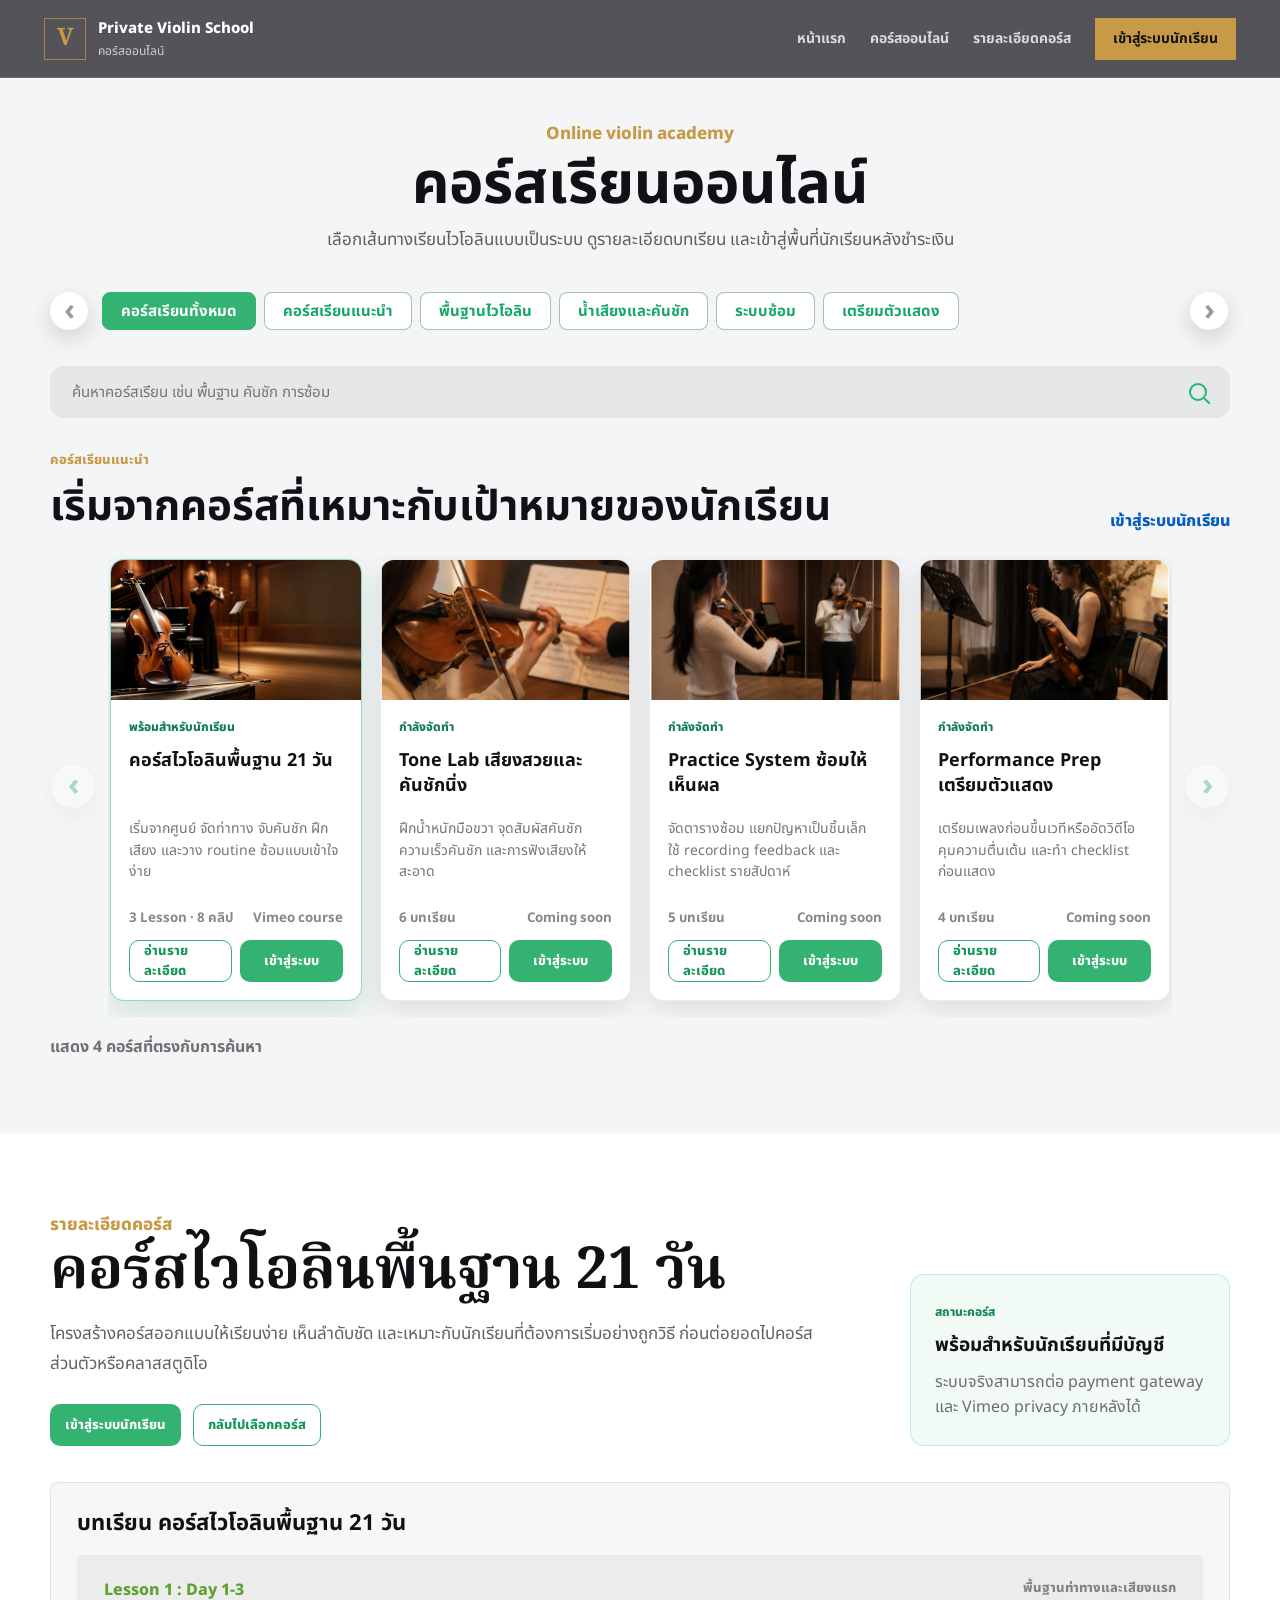
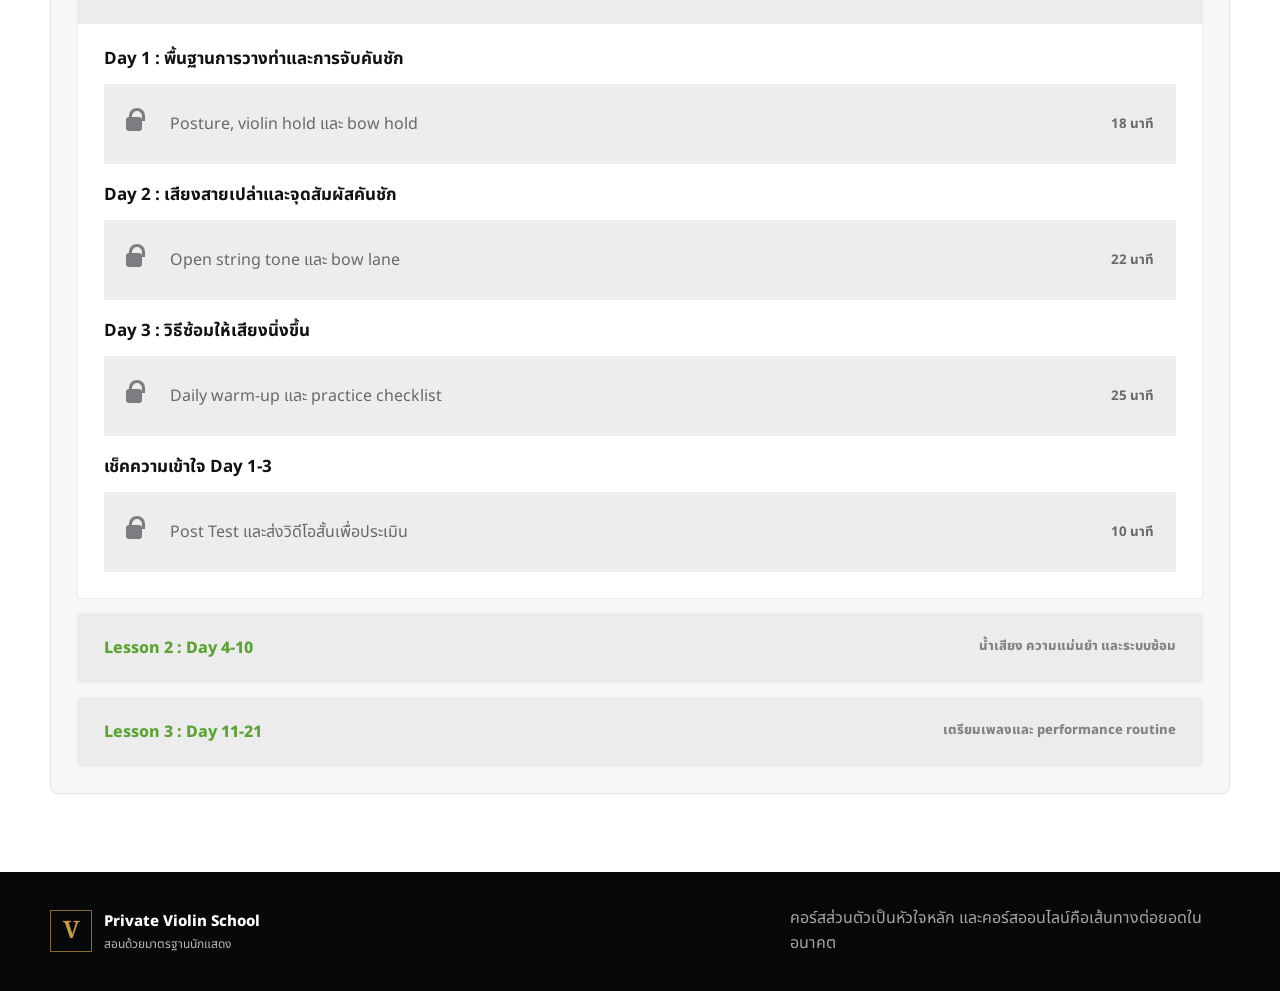
==== online-course.html @ 1123d29c "first commit" ====
<!doctype html>
<html lang="th">
  <head>
    <meta charset="utf-8">
    <meta name="viewport" content="width=device-width, initial-scale=1">
    <meta
      name="description"
      content="หน้าแนะนำคอร์สไวโอลินออนไลน์ พร้อมหมวดคอร์ส รายละเอียดบทเรียน และทางเข้าสู่ระบบนักเรียน"
    >
    <title>คอร์สวิดีโอออนไลน์ | Private Violin School</title>
    <link rel="preconnect" href="https://fonts.googleapis.com">
    <link rel="preconnect" href="https://fonts.gstatic.com" crossorigin>
    <link
      href="https://fonts.googleapis.com/css2?family=Noto+Sans+Thai:wght@400;500;600;700;800&family=Noto+Serif+Thai:wght@600;700&display=swap"
      rel="stylesheet"
    >
    <link rel="stylesheet" href="styles.css?v=student-flow-10">
  </head>
  <body class="portal-page online-course-page">
    <header class="site-header">
      <a class="brand" href="index.html" aria-label="หน้าแรก Private Violin School">
        <span class="brand-mark">V</span>
        <span>
          <span class="brand-name">Private Violin School</span>
          <span class="brand-subtitle">คอร์สออนไลน์</span>
        </span>
      </a>

      <button class="menu-toggle" type="button" aria-expanded="false" aria-controls="main-nav">
        <span></span>
        <span></span>
        <span></span>
      </button>

      <nav class="main-nav" id="main-nav" aria-label="เมนูหลัก">
        <a href="index.html">หน้าแรก</a>
        <a href="#onlineCourseGrid">คอร์สออนไลน์</a>
        <a href="#course-detail">รายละเอียดคอร์ส</a>
        <a class="nav-cta" href="student-login.html">เข้าสู่ระบบนักเรียน</a>
      </nav>
    </header>

    <main class="course-marketplace">
      <section class="course-catalog-hero" aria-labelledby="courseCatalogTitle">
        <div class="course-page-inner">
          <p class="section-kicker">Online violin academy</p>
          <h1 id="courseCatalogTitle">คอร์สเรียนออนไลน์</h1>
          <p>
            เลือกเส้นทางเรียนไวโอลินแบบเป็นระบบ ดูรายละเอียดบทเรียน
            และเข้าสู่พื้นที่นักเรียนหลังชำระเงิน
          </p>
        </div>
      </section>

      <section class="course-catalog" aria-label="ค้นหาและเลือกคอร์สออนไลน์">
        <div class="course-page-inner">
          <div class="course-chip-row" aria-label="หมวดหมู่คอร์ส">
            <button class="course-chip-arrow" type="button" data-chip-scroll="-1" aria-label="เลื่อนหมวดหมู่ไปทางซ้าย">‹</button>
            <div class="course-chip-track" id="courseChipTrack">
              <button class="course-filter is-active" type="button" data-course-filter="all">คอร์สเรียนทั้งหมด</button>
              <button class="course-filter" type="button" data-course-filter="recommended">คอร์สเรียนแนะนำ</button>
              <button class="course-filter" type="button" data-course-filter="foundation">พื้นฐานไวโอลิน</button>
              <button class="course-filter" type="button" data-course-filter="tone">น้ำเสียงและคันชัก</button>
              <button class="course-filter" type="button" data-course-filter="practice">ระบบซ้อม</button>
              <button class="course-filter" type="button" data-course-filter="performance">เตรียมตัวแสดง</button>
            </div>
            <button class="course-chip-arrow" type="button" data-chip-scroll="1" aria-label="เลื่อนหมวดหมู่ไปทางขวา">›</button>
          </div>

          <label class="course-search">
            <span>ค้นหาคอร์สเรียน</span>
            <input id="courseSearch" type="search" placeholder="ค้นหาคอร์สเรียน เช่น พื้นฐาน คันชัก การซ้อม" autocomplete="off">
          </label>

          <div class="course-section-heading">
            <div>
              <p class="section-kicker">คอร์สเรียนแนะนำ</p>
              <h2>เริ่มจากคอร์สที่เหมาะกับเป้าหมายของนักเรียน</h2>
            </div>
            <a href="student-login.html">เข้าสู่ระบบนักเรียน</a>
          </div>

          <div class="course-carousel" aria-label="เลือกคอร์สออนไลน์">
            <button class="course-carousel-button" type="button" data-course-carousel="-1" aria-label="เลื่อนคอร์สไปทางซ้าย">‹</button>

            <div class="online-course-grid" id="onlineCourseGrid" data-course-carousel-track tabindex="0">
              <article
                class="online-course-card"
                data-course-card
                data-course-key="foundation"
                data-category="recommended foundation practice"
                data-title="คอร์สไวโอลินพื้นฐาน 21 วัน"
                data-summary="เริ่มจากศูนย์ จัดท่าทาง จับคันชัก ฝึกเสียง และวาง routine ซ้อมแบบเข้าใจง่าย"
              >
                <img src="assets/hero-violin-school.png" alt="ภาพบรรยากาศคอร์สไวโอลินพื้นฐาน">
                <div class="online-course-card-copy">
                  <span>พร้อมสำหรับนักเรียน</span>
                  <h3>คอร์สไวโอลินพื้นฐาน 21 วัน</h3>
                  <p>เริ่มจากศูนย์ จัดท่าทาง จับคันชัก ฝึกเสียง และวาง routine ซ้อมแบบเข้าใจง่าย</p>
                  <div class="course-meta-line">
                    <small>3 Lesson · 8 คลิป</small>
                    <small>Vimeo course</small>
                  </div>
                  <div class="online-card-actions">
                    <a class="button button-outline-green" href="#course-detail" data-course-detail-trigger>อ่านรายละเอียด</a>
                    <a class="button button-green" href="student-login.html">เข้าสู่ระบบ</a>
                  </div>
                </div>
              </article>

              <article
                class="online-course-card"
                data-course-card
                data-course-key="tone"
                data-category="recommended tone"
                data-title="Tone Lab เสียงสวยและคันชักนิ่ง"
                data-summary="ฝึกน้ำหนักมือขวา จุดสัมผัสคันชัก ความเร็วคันชัก และการฟังเสียงให้สะอาด"
              >
                <img src="assets/gallery/learning-atmosphere-02.png" alt="ภาพนักเรียนฝึกคันชักในคลาสไวโอลิน">
                <div class="online-course-card-copy">
                  <span>กำลังจัดทำ</span>
                  <h3>Tone Lab เสียงสวยและคันชักนิ่ง</h3>
                  <p>ฝึกน้ำหนักมือขวา จุดสัมผัสคันชัก ความเร็วคันชัก และการฟังเสียงให้สะอาด</p>
                  <div class="course-meta-line">
                    <small>6 บทเรียน</small>
                    <small>Coming soon</small>
                  </div>
                  <div class="online-card-actions">
                    <a class="button button-outline-green" href="#course-detail" data-course-detail-trigger>อ่านรายละเอียด</a>
                    <a class="button button-green" href="student-login.html">เข้าสู่ระบบ</a>
                  </div>
                </div>
              </article>

              <article
                class="online-course-card"
                data-course-card
                data-course-key="practice"
                data-category="practice"
                data-title="Practice System ซ้อมให้เห็นผล"
                data-summary="จัดตารางซ้อม แยกปัญหาเป็นชิ้นเล็ก ใช้ recording feedback และ checklist รายสัปดาห์"
              >
                <img src="assets/gallery/learning-atmosphere-04.png" alt="ภาพบรรยากาศการซ้อมไวโอลิน">
                <div class="online-course-card-copy">
                  <span>กำลังจัดทำ</span>
                  <h3>Practice System ซ้อมให้เห็นผล</h3>
                  <p>จัดตารางซ้อม แยกปัญหาเป็นชิ้นเล็ก ใช้ recording feedback และ checklist รายสัปดาห์</p>
                  <div class="course-meta-line">
                    <small>5 บทเรียน</small>
                    <small>Coming soon</small>
                  </div>
                  <div class="online-card-actions">
                    <a class="button button-outline-green" href="#course-detail" data-course-detail-trigger>อ่านรายละเอียด</a>
                    <a class="button button-green" href="student-login.html">เข้าสู่ระบบ</a>
                  </div>
                </div>
              </article>

              <article
                class="online-course-card"
                data-course-card
                data-course-key="performance"
                data-category="performance recommended"
                data-title="Performance Prep เตรียมตัวแสดง"
                data-summary="เตรียมเพลงก่อนขึ้นเวทีหรืออัดวิดีโอ คุมความตื่นเต้น และทำ checklist ก่อนแสดง"
              >
                <img src="assets/gallery/learning-atmosphere-06.png" alt="ภาพบรรยากาศการแสดงและการเรียนไวโอลิน">
                <div class="online-course-card-copy">
                  <span>กำลังจัดทำ</span>
                  <h3>Performance Prep เตรียมตัวแสดง</h3>
                  <p>เตรียมเพลงก่อนขึ้นเวทีหรืออัดวิดีโอ คุมความตื่นเต้น และทำ checklist ก่อนแสดง</p>
                  <div class="course-meta-line">
                    <small>4 บทเรียน</small>
                    <small>Coming soon</small>
                  </div>
                  <div class="online-card-actions">
                    <a class="button button-outline-green" href="#course-detail" data-course-detail-trigger>อ่านรายละเอียด</a>
                    <a class="button button-green" href="student-login.html">เข้าสู่ระบบ</a>
                  </div>
                </div>
              </article>
            </div>

            <button class="course-carousel-button" type="button" data-course-carousel="1" aria-label="เลื่อนคอร์สไปทางขวา">›</button>
          </div>

          <p class="course-result-status" id="courseResultStatus" role="status" aria-live="polite"></p>
        </div>
      </section>

      <section class="course-detail-section" id="course-detail" aria-labelledby="courseDetailTitle">
        <div class="course-page-inner course-detail-grid">
          <div class="course-detail-copy">
            <p class="section-kicker">รายละเอียดคอร์ส</p>
            <h2 id="courseDetailTitle">คอร์สไวโอลินพื้นฐาน 21 วัน</h2>
            <p id="courseDetailDescription">
              โครงสร้างคอร์สออกแบบให้เรียนง่าย เห็นลำดับชัด และเหมาะกับนักเรียนที่ต้องการเริ่มอย่างถูกวิธี
              ก่อนต่อยอดไปคอร์สส่วนตัวหรือคลาสสตูดิโอ
            </p>
            <div class="course-detail-actions">
              <a class="button button-green" href="student-login.html">เข้าสู่ระบบนักเรียน</a>
              <a class="button button-outline-green" href="#onlineCourseGrid">กลับไปเลือกคอร์ส</a>
            </div>
          </div>

          <div class="course-summary-card">
            <span id="courseStatusLabel">สถานะคอร์ส</span>
            <strong id="courseStatusTitle">พร้อมสำหรับนักเรียนที่มีบัญชี</strong>
            <p id="courseStatusText">ระบบจริงสามารถต่อ payment gateway และ Vimeo privacy ภายหลังได้</p>
          </div>
        </div>

        <div class="course-page-inner lesson-outline-panel">
          <h3 id="lessonOutlineTitle">บทเรียน คอร์สไวโอลินพื้นฐาน 21 วัน</h3>
          <div id="lessonOutlineModules"></div>
        </div>
      </section>

    </main>

    <footer class="site-footer">
      <div class="footer-inner">
        <a class="brand footer-brand" href="index.html">
          <span class="brand-mark">V</span>
          <span>
            <span class="brand-name">Private Violin School</span>
            <span class="brand-subtitle">สอนด้วยมาตรฐานนักแสดง</span>
          </span>
        </a>
        <p>คอร์สส่วนตัวเป็นหัวใจหลัก และคอร์สออนไลน์คือเส้นทางต่อยอดในอนาคต</p>
      </div>
    </footer>

    <script src="script.js?v=student-flow-10"></script>
  </body>
</html>
---- styles.css ----
:root {
  color-scheme: light;
  --ink: #101114;
  --charcoal: #1b1d21;
  --wine: #5a2030;
  --teal: #115e59;
  --brass: #c79a46;
  --paper: #fbfaf7;
  --soft: #f1eee8;
  --mist: #e6edf0;
  --line: rgba(16, 17, 20, 0.14);
  --line-light: rgba(255, 255, 255, 0.2);
  --white: #ffffff;
  --shadow: 0 22px 70px rgba(16, 17, 20, 0.14);
  --radius: 8px;
}

* {
  box-sizing: border-box;
}

html {
  scroll-behavior: smooth;
}

body {
  margin: 0;
  font-family: "Noto Sans Thai", ui-sans-serif, system-ui, -apple-system, BlinkMacSystemFont, "Segoe UI", sans-serif;
  color: var(--ink);
  background: var(--paper);
  letter-spacing: 0;
}

img,
video {
  display: block;
  max-width: 100%;
}

a {
  color: inherit;
  text-decoration: none;
}

button,
input,
select,
textarea {
  font: inherit;
  letter-spacing: 0;
}

.site-header {
  position: fixed;
  z-index: 20;
  top: 0;
  left: 0;
  right: 0;
  display: flex;
  align-items: center;
  justify-content: space-between;
  min-height: 78px;
  padding: 16px 44px;
  color: var(--white);
  background: rgba(16, 17, 20, 0.7);
  border-bottom: 1px solid rgba(255, 255, 255, 0.16);
  backdrop-filter: blur(18px);
}

.brand {
  display: inline-flex;
  align-items: center;
  gap: 12px;
  min-width: 0;
}

.brand-mark {
  display: inline-grid;
  place-items: center;
  width: 42px;
  height: 42px;
  flex: 0 0 42px;
  border: 1px solid rgba(199, 154, 70, 0.68);
  color: var(--brass);
  font-family: "Noto Serif Thai", Georgia, serif;
  font-size: 24px;
  font-weight: 700;
}

.brand-name,
.brand-subtitle {
  display: block;
  white-space: nowrap;
}

.brand-name {
  font-weight: 800;
  font-size: 15px;
}

.brand-subtitle {
  margin-top: 2px;
  color: rgba(255, 255, 255, 0.72);
  font-size: 12px;
}

.main-nav {
  display: flex;
  align-items: center;
  gap: 24px;
  font-size: 14px;
  font-weight: 700;
}

.main-nav a,
.main-nav button {
  color: rgba(255, 255, 255, 0.78);
}

.main-nav a:hover,
.main-nav a:focus-visible,
.main-nav button:hover,
.main-nav button:focus-visible {
  color: var(--white);
}

.nav-cta {
  display: inline-flex;
  align-items: center;
  min-height: 42px;
  padding: 0 18px;
  color: var(--ink) !important;
  background: var(--brass);
}

.nav-button {
  border: 0;
  font: inherit;
  cursor: pointer;
}

.menu-toggle {
  display: none;
  width: 44px;
  height: 44px;
  border: 1px solid rgba(255, 255, 255, 0.25);
  background: transparent;
  color: var(--white);
  padding: 11px;
  cursor: pointer;
}

.menu-toggle span {
  display: block;
  height: 2px;
  background: currentColor;
  margin: 5px 0;
}

.hero {
  position: relative;
  min-height: 88vh;
  display: grid;
  align-items: end;
  overflow: hidden;
  color: var(--white);
  background: var(--charcoal);
}

.hero-media,
.hero-overlay,
.portal-hero-media {
  position: absolute;
  inset: 0;
}

.hero-media img,
.portal-hero-media img {
  width: 100%;
  height: 100%;
  object-fit: cover;
}

.hero-overlay {
  background:
    linear-gradient(90deg, rgba(16, 17, 20, 0.92) 0%, rgba(16, 17, 20, 0.72) 36%, rgba(16, 17, 20, 0.36) 68%, rgba(16, 17, 20, 0.64) 100%),
    linear-gradient(0deg, rgba(16, 17, 20, 0.7), rgba(16, 17, 20, 0.08) 42%);
}

.hero-content {
  position: relative;
  z-index: 1;
  width: min(1180px, calc(100% - 88px));
  margin: 0 auto;
  padding: 150px 0 54px;
}

.eyebrow,
.section-kicker,
.card-kicker,
.course-label {
  margin: 0 0 12px;
  color: var(--brass);
  font-size: 13px;
  font-weight: 800;
}

.hero h1,
.portal-hero h1 {
  max-width: 760px;
  margin: 0;
  font-family: "Noto Serif Thai", Georgia, serif;
  font-size: 78px;
  line-height: 0.96;
  letter-spacing: 0;
}

.hero-copy,
.portal-hero-content p {
  max-width: 640px;
  margin: 24px 0 0;
  color: rgba(255, 255, 255, 0.82);
  font-size: 19px;
  line-height: 1.7;
}

.hero-actions {
  display: flex;
  flex-wrap: wrap;
  gap: 14px;
  margin-top: 34px;
}

.button {
  display: inline-flex;
  align-items: center;
  justify-content: center;
  min-height: 52px;
  padding: 0 22px;
  border: 1px solid transparent;
  font-weight: 800;
  font-size: 14px;
  cursor: pointer;
  transition: transform 180ms ease, background 180ms ease, border-color 180ms ease;
}

.button:hover,
.button:focus-visible {
  transform: translateY(-2px);
}

.button:disabled {
  cursor: wait;
  opacity: 0.64;
  transform: none;
}

.button-primary {
  background: var(--brass);
  color: var(--ink);
}

.button-primary:hover,
.button-primary:focus-visible {
  background: #d7ac5e;
}

.button-ghost {
  border-color: rgba(255, 255, 255, 0.42);
  color: var(--white);
  background: rgba(255, 255, 255, 0.06);
}

.button-ghost-light {
  border-color: rgba(16, 17, 20, 0.16);
  color: var(--ink);
  background: var(--white);
}

.button-dark {
  background: var(--ink);
  color: var(--white);
}

.hero-proof {
  display: grid;
  grid-template-columns: repeat(3, minmax(0, 1fr));
  max-width: 760px;
  margin: 48px 0 0;
  padding: 0;
  border-top: 1px solid var(--line-light);
}

.hero-proof div {
  padding: 22px 24px 0 0;
}

.hero-proof dt {
  color: var(--white);
  font-weight: 800;
}

.hero-proof dd {
  margin: 6px 0 0;
  color: rgba(255, 255, 255, 0.72);
  font-size: 14px;
}

.section {
  padding: 104px 0;
}

.section-inner {
  width: min(1180px, calc(100% - 88px));
  margin: 0 auto;
}

.intro-band {
  background: var(--wine);
  color: var(--white);
}

.intro-grid {
  display: grid;
  grid-template-columns: 0.7fr 1.6fr auto;
  gap: 32px;
  align-items: center;
  padding: 28px 0;
}

.intro-grid p {
  margin: 0;
  color: rgba(255, 255, 255, 0.82);
  line-height: 1.7;
}

.text-link {
  display: inline-flex;
  width: fit-content;
  align-items: center;
  min-height: 38px;
  color: var(--brass);
  font-weight: 800;
  border-bottom: 1px solid currentColor;
}

.profile-section {
  background: var(--paper);
}

.profile-grid {
  display: grid;
  grid-template-columns: minmax(280px, 0.85fr) minmax(0, 1.15fr);
  gap: 70px;
  align-items: center;
}

.profile-flip-card {
  position: relative;
  aspect-ratio: 4 / 5;
  width: 100%;
  padding: 0;
  border: 0;
  background: transparent;
  overflow: hidden;
  box-shadow: var(--shadow);
  cursor: pointer;
  perspective: 1200px;
}

.profile-flip-stage {
  position: absolute;
  inset: 0;
  display: block;
  transform-style: preserve-3d;
  transition: transform 520ms ease;
}

.profile-flip-card:hover .profile-flip-stage,
.profile-flip-card:focus-visible .profile-flip-stage {
  transform: rotateY(-8deg);
}

.profile-flip-card.is-flipping .profile-flip-stage {
  transform: rotateY(180deg);
}

.profile-flip-stage img {
  position: absolute;
  inset: 0;
  width: 100%;
  height: 100%;
  object-fit: cover;
  object-position: center;
  opacity: 0;
  filter: saturate(0.92) contrast(1.04);
  transition: opacity 240ms ease;
  backface-visibility: hidden;
}

.profile-flip-stage img.is-active {
  opacity: 1;
}

.profile-flip-dots {
  position: absolute;
  z-index: 2;
  left: 22px;
  bottom: 22px;
  display: flex;
  gap: 8px;
}

.profile-flip-dots span {
  width: 8px;
  height: 8px;
  background: rgba(255, 255, 255, 0.45);
  border: 1px solid rgba(255, 255, 255, 0.62);
}

.profile-flip-dots span.is-active {
  background: var(--brass);
  border-color: var(--brass);
}

.profile-copy h2,
.section-heading h2,
.course-heading h2,
.process-grid h2,
.apply-copy h2,
.portal-roadmap h2,
.portal-card h2 {
  margin: 0;
  font-family: "Noto Serif Thai", Georgia, serif;
  font-size: 44px;
  line-height: 1.08;
  letter-spacing: 0;
}

.profile-copy > p,
.section-heading p + h2 + p,
.course-private p,
.course-card p,
.process-list p,
.apply-copy p,
.module-list p,
.portal-card p {
  color: rgba(16, 17, 20, 0.72);
  line-height: 1.75;
}

.profile-copy > p {
  margin: 24px 0 0;
  font-size: 17px;
}

.profile-stats {
  display: grid;
  grid-template-columns: repeat(3, minmax(0, 1fr));
  gap: 14px;
  margin-top: 34px;
}

.profile-stats div {
  min-height: 128px;
  padding: 22px;
  border: 1px solid var(--line);
  background: var(--white);
}

.profile-stats strong,
.profile-stats span {
  display: block;
}

.profile-stats strong {
  font-size: 16px;
}

.profile-stats span {
  margin-top: 10px;
  color: rgba(16, 17, 20, 0.64);
  line-height: 1.5;
}

.experience-section {
  background: var(--charcoal);
  color: var(--white);
}

.experience-section .section-kicker,
.portal-page .section-kicker {
  color: var(--brass);
}

.section-heading {
  display: grid;
  grid-template-columns: minmax(0, 0.78fr) minmax(0, 1fr);
  gap: 56px;
  align-items: end;
  margin-bottom: 48px;
}

.experience-section .section-heading h2 {
  color: var(--white);
}

.video-grid {
  display: grid;
  grid-template-columns: repeat(3, minmax(0, 1fr));
  gap: 22px;
}

.video-card {
  overflow: hidden;
  background: #26292f;
  border: 1px solid rgba(255, 255, 255, 0.12);
  border-radius: var(--radius);
}

.video-frame {
  aspect-ratio: 16 / 10;
  background: #0f1014;
}

.video-frame video {
  width: 100%;
  height: 100%;
  object-fit: cover;
}

.video-card-copy {
  padding: 24px;
}

.video-card h3,
.course-private h3,
.course-card h3 {
  margin: 0;
  font-size: 24px;
  line-height: 1.2;
}

.video-card p:not(.card-kicker) {
  margin: 14px 0 0;
  color: rgba(255, 255, 255, 0.68);
  line-height: 1.65;
}

.lesson-gallery-block {
  margin-top: 58px;
  padding-top: 42px;
  border-top: 1px solid rgba(255, 255, 255, 0.14);
}

.gallery-heading {
  display: flex;
  justify-content: space-between;
  gap: 34px;
  align-items: end;
  margin-bottom: 24px;
}

.gallery-heading h3 {
  max-width: 620px;
  margin: 0;
  color: var(--white);
  font-family: "Noto Serif Thai", Georgia, serif;
  font-size: 34px;
  line-height: 1.16;
}

.lesson-gallery {
  display: grid;
  grid-template-columns: repeat(3, minmax(0, 1fr));
  gap: 18px;
}

.lesson-gallery img {
  width: 100%;
  aspect-ratio: 4 / 3;
  object-fit: cover;
  border-radius: var(--radius);
  border: 1px solid rgba(255, 255, 255, 0.12);
  filter: saturate(0.94) contrast(1.02);
}

.courses-section {
  background: var(--soft);
}

.course-heading {
  display: flex;
  align-items: end;
  justify-content: space-between;
  gap: 30px;
  margin-bottom: 36px;
}

.course-private {
  display: grid;
  grid-template-columns: minmax(0, 1.35fr) minmax(280px, 0.65fr);
  gap: 42px;
  align-items: stretch;
  padding: 42px;
  background: var(--white);
  border-top: 5px solid var(--brass);
  box-shadow: var(--shadow);
}

.course-private h3 {
  font-family: "Noto Serif Thai", Georgia, serif;
  font-size: 44px;
  letter-spacing: 0;
}

.check-list {
  display: grid;
  gap: 14px;
  margin: 28px 0 0;
  padding: 0;
  list-style: none;
}

.check-list li {
  position: relative;
  padding-left: 28px;
  line-height: 1.55;
}

.check-list li::before {
  content: "";
  position: absolute;
  top: 8px;
  left: 0;
  width: 10px;
  height: 10px;
  background: var(--teal);
}

.course-private-panel {
  display: flex;
  flex-direction: column;
  justify-content: center;
  gap: 16px;
  padding-left: 34px;
  border-left: 1px solid var(--line);
}

.availability {
  display: inline-flex;
  width: fit-content;
  min-height: 34px;
  align-items: center;
  padding: 0 12px;
  background: rgba(17, 94, 89, 0.1);
  color: var(--teal);
  font-size: 13px;
  font-weight: 800;
}

.course-private-panel strong {
  font-family: "Noto Serif Thai", Georgia, serif;
  font-size: 30px;
  line-height: 1.1;
  letter-spacing: 0;
}

.course-grid {
  display: grid;
  grid-template-columns: repeat(2, minmax(0, 1fr));
  gap: 22px;
  margin-top: 22px;
}

.course-card {
  min-height: 270px;
  padding: 32px;
  background: var(--white);
  border: 1px solid var(--line);
  border-radius: var(--radius);
}

.course-muted {
  background: #eef4f2;
  border-color: rgba(17, 94, 89, 0.18);
}

.process-section {
  background: var(--white);
}

.process-grid {
  display: grid;
  grid-template-columns: minmax(260px, 0.8fr) minmax(0, 1.2fr);
  gap: 56px;
}

.process-list {
  display: grid;
  gap: 18px;
  margin: 0;
  padding: 0;
  list-style: none;
}

.process-list li {
  display: grid;
  grid-template-columns: 64px minmax(0, 1fr);
  gap: 18px;
  padding: 26px 0;
  border-top: 1px solid var(--line);
}

.process-list span {
  color: var(--brass);
  font-weight: 800;
}

.process-list strong {
  display: block;
  font-size: 18px;
}

.process-list p {
  grid-column: 2;
  margin: -8px 0 0;
}

.schedule-section {
  background:
    linear-gradient(135deg, rgba(17, 94, 89, 0.1), transparent 36%),
    linear-gradient(315deg, rgba(90, 32, 48, 0.1), transparent 40%),
    #f7f3ec;
}

.schedule-heading > p {
  margin: 0;
  color: rgba(16, 17, 20, 0.7);
  line-height: 1.75;
}

.schedule-board {
  display: grid;
  grid-template-columns: minmax(280px, 0.74fr) minmax(0, 1.26fr);
  gap: 22px;
  align-items: stretch;
}

.today-availability-card,
.month-availability-card {
  border: 1px solid rgba(16, 17, 20, 0.08);
  border-radius: var(--radius);
  background: rgba(255, 255, 255, 0.86);
  box-shadow: 0 18px 44px rgba(16, 17, 20, 0.08);
}

.today-availability-card {
  display: flex;
  flex-direction: column;
  padding: 30px;
}

.today-availability-card h3,
.month-availability-card h3 {
  margin: 0;
  font-family: "Noto Serif Thai", Georgia, serif;
  font-size: 34px;
  line-height: 1.15;
}

.today-availability-card > p:not(.section-kicker) {
  margin: 12px 0 0;
  color: rgba(16, 17, 20, 0.58);
  font-weight: 800;
}

.today-slot-list {
  display: grid;
  gap: 10px;
  margin: 26px 0;
}

.today-slot {
  border: 1px solid transparent;
  display: flex;
  align-items: center;
  justify-content: space-between;
  gap: 14px;
  min-height: 56px;
  padding: 14px 16px;
  border-radius: 12px;
  background: #e8f6ee;
  color: #12633f;
  font-weight: 900;
  text-align: left;
  cursor: pointer;
}

.today-slot:hover,
.today-slot:focus-visible,
.today-slot.is-selected {
  border-color: #34b272;
  box-shadow: 0 0 0 3px rgba(52, 178, 114, 0.14);
  outline: none;
}

.today-slot.is-full {
  background: #f9e5e5;
  color: #9f2d2d;
  cursor: default;
}

.today-slot small {
  color: inherit;
  opacity: 0.72;
}

.selected-slot-note,
.preferred-time-preview {
  margin: -8px 0 18px;
  color: rgba(16, 17, 20, 0.6);
  font-size: 13px;
  font-weight: 800;
  line-height: 1.6;
}

.apply-form .preferred-time-preview {
  grid-column: 1 / -1;
  margin: -4px 0 0;
  color: var(--brass);
}

.apply-form .preferred-time-preview[hidden] {
  display: none;
}

.today-availability-card .button {
  width: 100%;
  margin-top: auto;
}

.month-availability-card {
  padding: 24px;
}

.schedule-toolbar {
  display: grid;
  grid-template-columns: 46px minmax(0, 1fr) 46px;
  gap: 14px;
  align-items: center;
}

.schedule-toolbar h3 {
  text-align: center;
}

.schedule-toolbar .section-kicker {
  text-align: center;
}

.schedule-nav-button {
  width: 46px;
  height: 46px;
  border: 1px solid rgba(16, 17, 20, 0.1);
  border-radius: 50%;
  color: var(--wine);
  background: var(--white);
  box-shadow: 0 8px 18px rgba(16, 17, 20, 0.1);
  font-size: 30px;
  font-weight: 900;
  line-height: 1;
  cursor: pointer;
}

.schedule-nav-button:hover,
.schedule-nav-button:focus-visible {
  border-color: rgba(199, 154, 70, 0.62);
  outline: none;
}

.schedule-legend {
  display: flex;
  justify-content: center;
  gap: 18px;
  margin: 20px 0;
  color: rgba(16, 17, 20, 0.62);
  font-size: 13px;
  font-weight: 900;
}

.schedule-legend span {
  display: inline-flex;
  align-items: center;
  gap: 8px;
}

.schedule-legend i {
  width: 12px;
  height: 12px;
  border-radius: 50%;
}

.schedule-legend .is-available {
  background: #34b272;
}

.schedule-legend .is-full {
  background: #c84a4a;
}

.availability-calendar {
  display: grid;
  grid-template-columns: repeat(7, minmax(0, 1fr));
  gap: 8px;
}

.calendar-weekday {
  padding: 0 4px 6px;
  color: rgba(16, 17, 20, 0.42);
  font-size: 12px;
  font-weight: 900;
  text-align: center;
}

.calendar-day {
  min-height: 76px;
  padding: 10px;
  border: 1px solid rgba(16, 17, 20, 0.08);
  border-radius: 12px;
  background: var(--white);
  text-align: left;
}

.calendar-day.is-empty {
  visibility: hidden;
}

.calendar-day strong,
.calendar-day small {
  display: block;
}

.calendar-day strong {
  color: var(--ink);
  font-size: 15px;
}

.calendar-day small {
  margin-top: 8px;
  font-size: 12px;
  font-weight: 900;
}

.calendar-day.is-available {
  background: #e8f6ee;
  border-color: rgba(52, 178, 114, 0.32);
}

.calendar-day.is-available small {
  color: #168956;
}

.calendar-day.is-full {
  background: #f9e5e5;
  border-color: rgba(200, 74, 74, 0.28);
}

.calendar-day.is-full small {
  color: #a63a3a;
}

.calendar-day.is-today {
  box-shadow: inset 0 0 0 2px var(--brass);
}

.calendar-day.is-selected {
  outline: 3px solid rgba(199, 154, 70, 0.5);
  outline-offset: 2px;
}

.schedule-manager {
  margin-top: 20px;
  border-top: 1px solid rgba(16, 17, 20, 0.08);
  padding-top: 16px;
}

.schedule-manager summary {
  cursor: pointer;
  color: var(--wine);
  font-weight: 900;
}

.schedule-manager-panel {
  display: grid;
  grid-template-columns: minmax(180px, 0.7fr) minmax(220px, 1fr);
  gap: 14px;
  margin-top: 16px;
}

.schedule-manager-date,
.custom-slot-field {
  display: grid;
  gap: 7px;
  color: rgba(16, 17, 20, 0.66);
  font-size: 13px;
  font-weight: 900;
}

.schedule-manager-date input,
.custom-slot-field input {
  min-height: 44px;
  border: 1px solid rgba(16, 17, 20, 0.12);
  border-radius: 10px;
  padding: 0 12px;
  background: var(--white);
  color: var(--ink);
  font: inherit;
}

.schedule-status-toggle {
  display: grid;
  grid-template-columns: 1fr 1fr;
  gap: 8px;
  align-self: end;
}

.schedule-status-toggle button {
  min-height: 44px;
  border: 1px solid rgba(16, 17, 20, 0.12);
  border-radius: 10px;
  color: rgba(16, 17, 20, 0.68);
  background: var(--white);
  font-weight: 900;
  cursor: pointer;
}

.schedule-status-toggle button.is-active[data-schedule-status="open"] {
  border-color: rgba(52, 178, 114, 0.36);
  color: #12633f;
  background: #e8f6ee;
}

.schedule-status-toggle button.is-active[data-schedule-status="full"] {
  border-color: rgba(200, 74, 74, 0.28);
  color: #9f2d2d;
  background: #f9e5e5;
}

.hourly-slot-picker {
  grid-column: 1 / -1;
  display: grid;
  grid-template-columns: repeat(3, minmax(0, 1fr));
  gap: 8px;
}

.hourly-slot-picker label {
  display: flex;
  align-items: center;
  gap: 8px;
  min-height: 42px;
  padding: 0 10px;
  border: 1px solid rgba(16, 17, 20, 0.08);
  border-radius: 10px;
  background: var(--white);
  color: rgba(16, 17, 20, 0.72);
  font-size: 13px;
  font-weight: 900;
}

.hourly-slot-picker.is-disabled {
  opacity: 0.46;
}

.custom-slot-field,
.schedule-manager-actions,
.schedule-manager-status {
  grid-column: 1 / -1;
}

.schedule-manager-actions {
  display: flex;
  flex-wrap: wrap;
  gap: 10px;
}

.schedule-manager-actions .button {
  min-height: 44px;
}

.schedule-manager-status {
  min-height: 22px;
  margin: 0;
  color: var(--wine);
  font-size: 13px;
  font-weight: 800;
}

.contact-section {
  background:
    linear-gradient(135deg, rgba(17, 94, 89, 0.08), transparent 34%),
    linear-gradient(315deg, rgba(199, 154, 70, 0.11), transparent 38%),
    var(--paper);
}

.contact-heading > p {
  margin: 0;
  color: rgba(16, 17, 20, 0.72);
  line-height: 1.75;
}

.contact-panel {
  display: grid;
  grid-template-columns: minmax(300px, 0.88fr) minmax(0, 1.12fr);
  gap: 22px;
  align-items: stretch;
}

.contact-feature {
  position: relative;
  overflow: hidden;
  display: flex;
  flex-direction: column;
  justify-content: space-between;
  min-height: 390px;
  padding: 34px;
  color: var(--white);
  background:
    linear-gradient(135deg, rgba(90, 32, 48, 0.92), rgba(16, 17, 20, 0.92)),
    url("assets/gallery/learning-atmosphere-03.png") center / cover;
  border-radius: var(--radius);
  box-shadow: var(--shadow);
}

.contact-feature::after {
  content: "";
  position: absolute;
  inset: 18px;
  border: 1px solid rgba(255, 255, 255, 0.16);
  pointer-events: none;
}

.contact-feature h3 {
  position: relative;
  z-index: 1;
  max-width: 420px;
  margin: 0;
  font-family: "Noto Serif Thai", Georgia, serif;
  font-size: 42px;
  line-height: 1.04;
}

.contact-feature p {
  position: relative;
  z-index: 1;
  max-width: 430px;
  margin: 18px 0 0;
  color: rgba(255, 255, 255, 0.78);
  line-height: 1.7;
}

.contact-feature .button {
  position: relative;
  z-index: 1;
  width: fit-content;
  margin-top: 30px;
}

.contact-grid {
  display: grid;
  grid-template-columns: repeat(2, minmax(0, 1fr));
  gap: 18px;
}

.contact-card {
  position: relative;
  display: grid;
  grid-template-columns: auto minmax(0, 1fr);
  gap: 8px 14px;
  align-content: start;
  min-height: 186px;
  padding: 24px;
  background: rgba(255, 255, 255, 0.82);
  border: 1px solid var(--line);
  border-radius: var(--radius);
  backdrop-filter: blur(12px);
  transition: transform 180ms ease, box-shadow 180ms ease, border-color 180ms ease, background 180ms ease;
}

.contact-card::after {
  content: "";
  position: absolute;
  left: 24px;
  right: 24px;
  bottom: 20px;
  height: 2px;
  background: linear-gradient(90deg, var(--brass), rgba(199, 154, 70, 0));
  transform: scaleX(0.38);
  transform-origin: left;
  transition: transform 180ms ease;
}

.contact-card:hover,
.contact-card:focus-visible {
  transform: translateY(-4px);
  border-color: rgba(199, 154, 70, 0.55);
  background: var(--white);
  box-shadow: var(--shadow);
}

.contact-card:hover::after,
.contact-card:focus-visible::after {
  transform: scaleX(1);
}

.contact-card-primary {
  border-color: rgba(17, 94, 89, 0.32);
}

.contact-icon {
  display: inline-grid;
  grid-row: span 3;
  place-items: center;
  width: 48px;
  height: 48px;
  color: var(--white);
  background: var(--teal);
  font-size: 13px;
  font-weight: 800;
}

.contact-card-primary .contact-icon {
  background: var(--wine);
}

.contact-label {
  color: var(--teal);
  font-size: 13px;
  font-weight: 800;
}

.contact-card strong {
  color: var(--ink);
  font-size: 20px;
  line-height: 1.25;
  overflow-wrap: anywhere;
}

.contact-card small {
  color: rgba(16, 17, 20, 0.64);
  font-size: 14px;
  line-height: 1.65;
}

.apply-section {
  background: var(--ink);
  color: var(--white);
}

.apply-grid {
  display: grid;
  grid-template-columns: minmax(260px, 0.82fr) minmax(0, 1.18fr);
  gap: 58px;
  align-items: start;
}

.apply-copy h2 {
  color: var(--white);
}

.apply-copy p {
  color: rgba(255, 255, 255, 0.72);
  font-size: 17px;
}

.contact-lines {
  display: grid;
  gap: 10px;
  margin-top: 28px;
}

.contact-lines a {
  color: var(--brass);
  font-weight: 800;
}

.apply-form {
  display: grid;
  grid-template-columns: repeat(2, minmax(0, 1fr));
  gap: 18px;
  padding: 30px;
  background: rgba(255, 255, 255, 0.06);
  border: 1px solid rgba(255, 255, 255, 0.14);
  border-radius: var(--radius);
}

.apply-form label,
.portal-login label {
  display: grid;
  gap: 8px;
  color: rgba(255, 255, 255, 0.78);
  font-size: 13px;
  font-weight: 800;
}

.apply-form input,
.apply-form select,
.apply-form textarea,
.portal-login input {
  width: 100%;
  min-height: 50px;
  border: 1px solid rgba(255, 255, 255, 0.18);
  background: rgba(255, 255, 255, 0.08);
  color: var(--white);
  padding: 0 14px;
  outline: none;
}

.apply-form select option {
  color: var(--ink);
}

.apply-form textarea {
  min-height: 136px;
  padding-top: 14px;
  resize: vertical;
}

.apply-form input:focus,
.apply-form select:focus,
.apply-form textarea:focus,
.portal-login input:focus {
  border-color: var(--brass);
}

.full-field,
.form-submit,
.form-status {
  grid-column: 1 / -1;
}

.form-status {
  min-height: 24px;
  margin: 0;
  color: var(--brass);
  line-height: 1.5;
}

.form-note {
  grid-column: 1 / -1;
  margin: -4px 0 0;
  color: rgba(255, 255, 255, 0.58);
  font-size: 13px;
  line-height: 1.6;
}

.application-success-panel {
  grid-column: 1 / -1;
  display: grid;
  gap: 12px;
  padding: 18px;
  color: var(--white);
  background: rgba(52, 178, 114, 0.14);
  border: 1px solid rgba(52, 178, 114, 0.32);
  border-radius: 10px;
}

.application-success-panel[hidden] {
  display: none;
}

.application-success-panel strong,
.application-success-panel a {
  color: var(--brass);
}

.application-success-panel p {
  margin: 0;
  color: rgba(255, 255, 255, 0.78);
  line-height: 1.65;
}

.application-success-panel div {
  display: flex;
  flex-wrap: wrap;
  gap: 12px;
}

.site-footer {
  background: #07080a;
  color: var(--white);
  padding: 34px 0;
}

.footer-inner {
  width: min(1180px, calc(100% - 88px));
  margin: 0 auto;
  display: flex;
  justify-content: space-between;
  gap: 28px;
  align-items: center;
}

.footer-inner p {
  max-width: 440px;
  margin: 0;
  color: rgba(255, 255, 255, 0.64);
  line-height: 1.6;
}

.portal-page {
  background: var(--paper);
}

.online-course-page {
  background: #f4f5f7;
}

.course-marketplace {
  min-height: 100vh;
  padding-top: 78px;
  background: #f4f5f7;
}

.course-page-inner {
  width: min(1180px, calc(100% - 88px));
  margin: 0 auto;
}

.course-catalog-hero {
  padding: 42px 0 24px;
  text-align: center;
}

.course-catalog-hero h1 {
  margin: 4px 0 10px;
  font-family: "Noto Sans Thai", ui-sans-serif, system-ui, sans-serif;
  font-size: clamp(38px, 5vw, 58px);
  line-height: 1.08;
  letter-spacing: 0;
}

.course-catalog-hero p {
  max-width: 760px;
  margin: 0 auto;
  color: rgba(16, 17, 20, 0.66);
  font-size: 17px;
  line-height: 1.75;
}

.course-catalog {
  padding: 10px 0 72px;
}

.course-chip-row {
  display: grid;
  grid-template-columns: 40px minmax(0, 1fr) 40px;
  gap: 10px;
  align-items: center;
}

.course-chip-track {
  display: flex;
  gap: 8px;
  overflow-x: auto;
  padding: 2px;
  scrollbar-width: none;
}

.course-chip-track::-webkit-scrollbar {
  display: none;
}

.course-chip-arrow,
.course-filter {
  border: 1px solid rgba(17, 94, 89, 0.38);
  background: var(--white);
  color: #17a768;
  cursor: pointer;
  font-weight: 700;
}

.course-chip-arrow {
  width: 38px;
  height: 38px;
  border: 0;
  border-radius: 999px;
  color: rgba(16, 17, 20, 0.42);
  background: var(--white);
  box-shadow: 0 8px 22px rgba(16, 17, 20, 0.16);
  font-size: 30px;
  line-height: 1;
}

.course-filter {
  flex: 0 0 auto;
  min-height: 38px;
  padding: 0 18px;
  border-radius: 8px;
  font-size: 15px;
  white-space: nowrap;
}

.course-filter.is-active,
.course-filter:hover,
.course-filter:focus-visible {
  background: #34b272;
  color: var(--white);
  border-color: #34b272;
}

.course-search {
  display: block;
  position: relative;
  margin-top: 34px;
}

.course-search span {
  position: absolute;
  width: 1px;
  height: 1px;
  overflow: hidden;
  clip: rect(0 0 0 0);
  white-space: nowrap;
}

.course-search input {
  width: 100%;
  min-height: 52px;
  border: 0;
  border-radius: 14px;
  background: #e6e7e9;
  color: var(--ink);
  padding: 0 56px 0 22px;
  outline: none;
  font-size: 15px;
}

.course-search::after {
  content: "";
  position: absolute;
  right: 23px;
  top: 50%;
  width: 14px;
  height: 14px;
  border: 2px solid #20b970;
  border-radius: 999px;
  transform: translateY(-50%);
}

.course-search::before {
  content: "";
  position: absolute;
  z-index: 1;
  right: 19px;
  top: calc(50% + 8px);
  width: 8px;
  height: 2px;
  background: #20b970;
  transform: rotate(45deg);
}

.course-search input:focus {
  box-shadow: 0 0 0 3px rgba(32, 185, 112, 0.18);
}

.course-section-heading {
  display: flex;
  align-items: end;
  justify-content: space-between;
  gap: 24px;
  margin-top: 32px;
  margin-bottom: 22px;
}

.course-section-heading h2 {
  margin: 0;
  font-size: clamp(28px, 3.6vw, 42px);
  line-height: 1.2;
}

.course-section-heading a {
  color: #075cc2;
  font-weight: 800;
  white-space: nowrap;
}

.course-carousel {
  display: grid;
  grid-template-columns: 46px minmax(0, 1fr) 46px;
  gap: 12px;
  align-items: center;
}

.course-carousel-button {
  width: 46px;
  height: 46px;
  border: 1px solid rgba(16, 17, 20, 0.1);
  border-radius: 50%;
  color: #18975c;
  background: var(--white);
  box-shadow: 0 8px 18px rgba(16, 17, 20, 0.12);
  font-size: 30px;
  font-weight: 800;
  line-height: 1;
  cursor: pointer;
  transition: transform 180ms ease, border-color 180ms ease, opacity 180ms ease;
}

.course-carousel-button:hover,
.course-carousel-button:focus-visible {
  transform: translateY(-1px);
  border-color: rgba(52, 178, 114, 0.46);
  outline: none;
}

.course-carousel-button:disabled {
  cursor: default;
  opacity: 0.32;
  transform: none;
}

.online-course-grid {
  display: grid;
  grid-auto-flow: column;
  grid-auto-columns: calc((100% - 54px) / 4);
  grid-template-columns: none;
  gap: 18px;
  overflow-x: auto;
  overscroll-behavior-x: contain;
  padding: 4px 2px 16px;
  scroll-behavior: smooth;
  scroll-padding-inline: 2px;
  scroll-snap-type: x mandatory;
  scrollbar-width: none;
}

.online-course-grid::-webkit-scrollbar {
  display: none;
}

.online-course-card {
  overflow: hidden;
  scroll-snap-align: start;
  background: var(--white);
  border: 1px solid rgba(16, 17, 20, 0.08);
  border-radius: 14px;
  box-shadow: 0 8px 24px rgba(16, 17, 20, 0.1);
}

.online-course-card.is-selected {
  border-color: rgba(52, 178, 114, 0.5);
  box-shadow: 0 12px 30px rgba(31, 139, 88, 0.16);
}

.online-course-card.is-hidden {
  display: none;
}

.online-course-card img {
  width: 100%;
  aspect-ratio: 16 / 9;
  object-fit: cover;
  background: var(--soft);
}

.online-course-card-copy {
  display: grid;
  gap: 12px;
  padding: 18px;
}

.online-course-card-copy span {
  color: #0f7d52;
  font-size: 12px;
  font-weight: 800;
}

.online-course-card-copy h3 {
  margin: 0;
  min-height: 58px;
  font-size: 18px;
  line-height: 1.42;
}

.online-course-card-copy p {
  margin: 0;
  min-height: 76px;
  color: rgba(16, 17, 20, 0.58);
  font-size: 14px;
  line-height: 1.55;
}

.course-meta-line {
  display: flex;
  justify-content: space-between;
  gap: 12px;
  padding-top: 2px;
  color: rgba(16, 17, 20, 0.5);
  font-weight: 700;
}

.online-card-actions {
  display: grid;
  grid-template-columns: 1fr 1fr;
  gap: 8px;
}

.button-green,
.button-outline-green {
  min-height: 42px;
  padding: 0 14px;
  border-radius: 10px;
  font-size: 13px;
}

.button-green {
  background: #34b272;
  color: var(--white);
}

.button-green:hover,
.button-green:focus-visible {
  background: #239b5f;
}

.button-outline-green {
  border-color: #34b272;
  color: #18975c;
  background: var(--white);
}

.course-result-status {
  min-height: 26px;
  margin: 18px 0 0;
  color: rgba(16, 17, 20, 0.58);
  font-weight: 700;
}

.course-detail-section {
  padding: 78px 0;
  background: var(--white);
}

.course-detail-grid {
  display: grid;
  grid-template-columns: minmax(0, 1fr) 320px;
  gap: 30px;
  align-items: end;
}

.course-detail-copy h2 {
  margin: 0 0 16px;
  font-family: "Noto Serif Thai", Georgia, serif;
  font-size: clamp(34px, 5vw, 58px);
  line-height: 1.1;
}

.course-detail-copy p {
  max-width: 780px;
  margin: 0;
  color: rgba(16, 17, 20, 0.66);
  font-size: 17px;
  line-height: 1.75;
}

.course-detail-actions {
  display: flex;
  flex-wrap: wrap;
  gap: 12px;
  margin-top: 24px;
}

.course-summary-card {
  padding: 24px;
  border: 1px solid rgba(52, 178, 114, 0.22);
  border-radius: 14px;
  background: #f2faf6;
}

.course-summary-card span {
  color: #168956;
  font-size: 12px;
  font-weight: 800;
}

.course-summary-card strong {
  display: block;
  margin-top: 8px;
  font-size: 19px;
}

.course-summary-card p {
  margin: 10px 0 0;
  color: rgba(16, 17, 20, 0.6);
  line-height: 1.6;
}

.lesson-outline-panel {
  margin-top: 36px;
  padding: 26px;
  border: 1px solid rgba(16, 17, 20, 0.08);
  border-radius: 8px;
  background: #f7f7f8;
}

.lesson-outline-panel h3 {
  margin: 0 0 16px;
  font-size: 22px;
  line-height: 1.35;
}

.lesson-module {
  overflow: hidden;
  border-radius: 4px;
  background: var(--white);
  border: 1px solid rgba(16, 17, 20, 0.08);
}

.lesson-module + .lesson-module {
  margin-top: 14px;
}

.lesson-module summary {
  display: flex;
  justify-content: space-between;
  gap: 18px;
  padding: 22px 26px;
  cursor: pointer;
  background: #ececed;
  color: rgba(16, 17, 20, 0.72);
  font-weight: 800;
  list-style: none;
}

.lesson-module summary::-webkit-details-marker {
  display: none;
}

.lesson-module summary span {
  color: #5da333;
}

.lesson-module summary small {
  color: rgba(16, 17, 20, 0.48);
  font-size: 13px;
}

.lesson-outline-group {
  padding: 22px 26px 26px;
}

.lesson-outline-group h4 {
  margin: 18px 0 12px;
  font-size: 17px;
}

.lesson-outline-group h4:first-child {
  margin-top: 0;
}

.locked-lesson-row {
  display: grid;
  grid-template-columns: 28px minmax(0, 1fr) auto;
  gap: 16px;
  align-items: center;
  min-height: 80px;
  padding: 18px 22px;
  background: #ededee;
  color: rgba(16, 17, 20, 0.6);
}

.locked-icon {
  position: relative;
  width: 16px;
  height: 14px;
  border-radius: 3px;
  background: #7b7d80;
}

.locked-icon::before {
  content: "";
  position: absolute;
  left: 3px;
  top: -9px;
  width: 10px;
  height: 10px;
  border: 3px solid #7b7d80;
  border-bottom: 0;
  border-radius: 10px 10px 0 0;
}

.locked-lesson-row p {
  margin: 0;
  line-height: 1.5;
}

.locked-lesson-row small {
  font-weight: 700;
  white-space: nowrap;
}

.portal-hero {
  position: relative;
  min-height: 72vh;
  display: grid;
  align-items: end;
  overflow: hidden;
  color: var(--white);
  background: var(--charcoal);
}

.portal-hero::after {
  content: "";
  position: absolute;
  inset: 0;
  background:
    linear-gradient(90deg, rgba(16, 17, 20, 0.9), rgba(16, 17, 20, 0.48)),
    linear-gradient(0deg, rgba(16, 17, 20, 0.72), rgba(16, 17, 20, 0.1));
}

.portal-hero-content {
  position: relative;
  z-index: 1;
  width: min(1180px, calc(100% - 88px));
  margin: 0 auto;
  padding: 150px 0 62px;
}

.portal-section {
  background: var(--paper);
}

.portal-grid {
  display: grid;
  grid-template-columns: minmax(0, 1.12fr) minmax(320px, 0.88fr);
  gap: 44px;
  align-items: start;
}

.portal-lead {
  max-width: 720px;
  color: rgba(16, 17, 20, 0.68);
  font-size: 17px;
  line-height: 1.75;
}

.access-flow {
  display: grid;
  grid-template-columns: repeat(3, minmax(0, 1fr));
  gap: 14px;
  margin-top: 30px;
}

.access-flow article {
  min-height: 168px;
  padding: 22px;
  background: var(--mist);
  border: 1px solid rgba(17, 94, 89, 0.16);
  border-radius: var(--radius);
}

.access-flow span,
.student-resource-card span {
  display: block;
  color: var(--teal);
  font-size: 12px;
  font-weight: 800;
  text-transform: uppercase;
}

.access-flow strong {
  display: block;
  margin-top: 10px;
  font-size: 18px;
}

.access-flow p {
  margin: 10px 0 0;
  color: rgba(16, 17, 20, 0.64);
  line-height: 1.6;
}

.module-list {
  display: grid;
  grid-template-columns: repeat(2, minmax(0, 1fr));
  gap: 18px;
  margin-top: 34px;
}

.module-list article {
  min-height: 190px;
  padding: 26px;
  background: var(--white);
  border: 1px solid var(--line);
  border-radius: var(--radius);
}

.module-list span {
  display: block;
  color: var(--teal);
  font-size: 13px;
  font-weight: 800;
  margin-bottom: 12px;
}

.module-list strong {
  display: block;
  font-size: 19px;
}

.portal-card {
  padding: 32px;
  background: var(--wine);
  color: var(--white);
  border-radius: var(--radius);
  box-shadow: var(--shadow);
}

.portal-login {
  display: grid;
  gap: 18px;
  margin-top: 28px;
}

.demo-login-box {
  display: grid;
  gap: 8px;
  margin-top: 22px;
  padding: 18px;
  color: var(--ink);
  background: rgba(255, 255, 255, 0.88);
  border: 1px solid rgba(255, 255, 255, 0.28);
  border-radius: var(--radius);
}

.demo-login-box span {
  color: var(--teal);
  font-size: 12px;
  font-weight: 800;
}

.demo-login-box strong {
  font-size: 16px;
}

.demo-login-box small {
  color: rgba(16, 17, 20, 0.62);
  font-weight: 700;
}

.demo-fill-button {
  min-height: 42px;
  margin-top: 8px;
  border: 1px solid rgba(90, 32, 48, 0.24);
  background: var(--soft);
  color: var(--ink);
  font-weight: 800;
  cursor: pointer;
}

.demo-fill-button:hover,
.demo-fill-button:focus-visible {
  border-color: var(--brass);
}

.portal-card .form-status {
  color: var(--brass);
}

.portal-card p {
  color: rgba(255, 255, 255, 0.72);
}

.student-portal {
  scroll-margin-top: 104px;
  margin-top: 44px;
  padding: 34px;
  color: var(--white);
  background:
    linear-gradient(135deg, rgba(90, 32, 48, 0.96), rgba(27, 29, 33, 0.98) 58%),
    var(--charcoal);
  border: 1px solid rgba(255, 255, 255, 0.14);
  border-radius: var(--radius);
  box-shadow: var(--shadow);
}

.student-portal[hidden] {
  display: none;
}

.portal-dashboard-top {
  display: flex;
  justify-content: space-between;
  gap: 22px;
  align-items: flex-start;
  margin-bottom: 28px;
}

.portal-dashboard-top h2 {
  margin: 0;
  font-family: "Noto Serif Thai", Georgia, serif;
  font-size: clamp(30px, 4vw, 48px);
  line-height: 1.15;
}

.portal-dashboard-top p:last-child {
  margin: 10px 0 0;
  color: rgba(255, 255, 255, 0.7);
}

.student-dashboard-grid {
  display: grid;
  grid-template-columns: minmax(0, 1.48fr) minmax(300px, 0.82fr);
  gap: 22px;
  align-items: start;
}

.lesson-player-panel,
.lesson-sidebar {
  background: rgba(255, 255, 255, 0.08);
  border: 1px solid rgba(255, 255, 255, 0.14);
  border-radius: var(--radius);
}

.lesson-player-panel {
  overflow: hidden;
}

.lesson-player-copy {
  padding: 24px;
}

.payment-badge {
  display: inline-flex;
  align-items: center;
  min-height: 30px;
  padding: 0 12px;
  background: rgba(17, 94, 89, 0.9);
  color: var(--white);
  font-size: 12px;
  font-weight: 800;
}

.lesson-player-copy h3 {
  margin: 16px 0 10px;
  font-size: 25px;
  line-height: 1.35;
}

.lesson-player-copy p {
  margin: 0;
  max-width: 760px;
  color: rgba(255, 255, 255, 0.72);
  line-height: 1.7;
}

.vimeo-frame {
  aspect-ratio: 16 / 9;
  background: var(--ink);
}

.vimeo-frame iframe {
  width: 100%;
  height: 100%;
  border: 0;
  display: block;
}

.lesson-sidebar {
  display: grid;
  gap: 12px;
  padding: 18px;
}

.lesson-sidebar .section-kicker {
  margin: 0 0 4px;
}

.lesson-item {
  width: 100%;
  min-height: 108px;
  display: grid;
  gap: 6px;
  text-align: left;
  padding: 16px;
  color: var(--white);
  background: rgba(255, 255, 255, 0.07);
  border: 1px solid rgba(255, 255, 255, 0.13);
  border-radius: var(--radius);
  cursor: pointer;
}

.lesson-item:hover,
.lesson-item:focus-visible,
.lesson-item.is-active {
  border-color: var(--brass);
  background: rgba(199, 154, 70, 0.15);
}

.lesson-item span {
  color: var(--brass);
  font-size: 12px;
  font-weight: 800;
}

.lesson-item strong {
  font-size: 16px;
}

.lesson-item small {
  color: rgba(255, 255, 255, 0.58);
  line-height: 1.45;
}

.student-resource-card {
  min-height: 108px;
  display: grid;
  align-content: center;
  gap: 7px;
  padding: 16px;
  color: var(--ink);
  background: rgba(255, 255, 255, 0.9);
  border-radius: var(--radius);
}

.student-resource-card strong {
  font-size: 16px;
}

.student-resource-card small {
  color: rgba(16, 17, 20, 0.62);
  line-height: 1.5;
}

.student-login-shell {
  min-height: calc(100vh - 78px);
  display: grid;
  align-items: center;
  padding: 72px 0;
}

.student-login-layout {
  display: grid;
  grid-template-columns: minmax(0, 1.05fr) minmax(340px, 0.82fr);
  gap: 44px;
  align-items: center;
}

.student-login-copy h1 {
  margin: 0 0 18px;
  font-family: "Noto Serif Thai", Georgia, serif;
  font-size: clamp(42px, 6vw, 72px);
  line-height: 1.05;
}

.student-login-copy p {
  max-width: 720px;
  margin: 0;
  color: rgba(16, 17, 20, 0.66);
  font-size: 18px;
  line-height: 1.75;
}

.simple-access-steps {
  display: grid;
  grid-template-columns: repeat(3, minmax(0, 1fr));
  gap: 12px;
  margin-top: 34px;
}

.simple-access-steps article {
  min-height: 126px;
  padding: 20px;
  border: 1px solid rgba(17, 94, 89, 0.16);
  border-radius: var(--radius);
  background: var(--white);
}

.simple-access-steps span {
  color: var(--teal);
  font-size: 12px;
  font-weight: 800;
}

.simple-access-steps strong {
  display: block;
  margin-top: 10px;
  font-size: 17px;
  line-height: 1.45;
}

.student-learning-main {
  min-height: 100vh;
  padding-bottom: 48px;
}

.student-gate {
  min-height: calc(100vh - 78px);
  display: grid;
  align-items: center;
  padding: 72px 0;
}

.student-gate[hidden] {
  display: none;
}

.student-gate-card {
  max-width: 680px;
  padding: 36px;
  border: 1px solid rgba(16, 17, 20, 0.08);
  border-radius: var(--radius);
  background: var(--white);
  box-shadow: var(--shadow);
}

.student-gate-card h1 {
  margin: 0 0 14px;
  font-family: "Noto Serif Thai", Georgia, serif;
  font-size: clamp(36px, 5vw, 58px);
  line-height: 1.1;
}

.student-gate-card p {
  margin: 0 0 24px;
  color: rgba(16, 17, 20, 0.64);
  line-height: 1.7;
}

.student-course-portal {
  margin-top: 48px;
}

.lesson-player-copy h2 {
  margin: 16px 0 10px;
  font-size: 25px;
  line-height: 1.35;
}

.student-course-page .course-marketplace {
  background: #f4f5f7;
}

.student-course-page .student-portal {
  max-width: 1160px;
  margin-top: 34px;
  padding: 0;
  color: var(--ink);
  background: transparent;
  border: 0;
  box-shadow: none;
}

.student-course-page .portal-dashboard-top {
  margin-bottom: 18px;
  padding: 28px;
  background: var(--white);
  border: 1px solid rgba(16, 17, 20, 0.08);
  border-radius: 12px;
  box-shadow: 0 8px 24px rgba(16, 17, 20, 0.06);
}

.student-course-page .portal-dashboard-top h1 {
  margin: 0;
  color: var(--ink);
  font-size: clamp(32px, 4.8vw, 52px);
  line-height: 1.12;
}

.student-course-page .portal-dashboard-top p:last-child {
  color: rgba(16, 17, 20, 0.62);
}

.student-course-page .student-account-menu {
  position: relative;
  min-width: 300px;
  max-width: 340px;
}

.student-course-page .student-profile-button {
  width: 100%;
  display: grid;
  grid-template-columns: 46px minmax(0, 1fr) 18px;
  gap: 12px;
  align-items: center;
  padding: 12px;
  border: 1px solid rgba(16, 17, 20, 0.09);
  border-radius: 12px;
  color: var(--ink);
  background: #f8f8f9;
  cursor: pointer;
  text-align: left;
}

.student-course-page .student-profile-button:hover,
.student-course-page .student-profile-button:focus-visible {
  border-color: rgba(52, 178, 114, 0.36);
  outline: none;
}

.student-course-page .student-avatar {
  width: 46px;
  height: 46px;
  display: grid;
  place-items: center;
  border-radius: 50%;
  color: var(--white);
  background: #168956;
  font-weight: 900;
}

.student-course-page .student-profile-button strong,
.student-course-page .student-profile-button small {
  display: block;
}

.student-course-page .student-profile-button small {
  margin-top: 2px;
  color: rgba(16, 17, 20, 0.56);
  font-weight: 800;
}

.student-course-page .student-profile-caret {
  color: rgba(16, 17, 20, 0.5);
  font-weight: 900;
}

.student-course-page .student-profile-dropdown {
  position: absolute;
  top: calc(100% + 10px);
  right: 0;
  z-index: 30;
  width: min(360px, calc(100vw - 48px));
  padding: 14px;
  border: 1px solid rgba(16, 17, 20, 0.1);
  border-radius: 12px;
  background: var(--white);
  box-shadow: 0 18px 48px rgba(16, 17, 20, 0.16);
}

.student-course-page .student-profile-dropdown[hidden],
.student-course-page .student-profile-panel[hidden] {
  display: none;
}

.student-course-page .student-profile-summary {
  padding: 12px;
  border-radius: 10px;
  background: #f4f5f7;
}

.student-course-page .student-profile-summary span,
.student-course-page .student-course-dropdown-item span {
  color: #168956;
  font-size: 12px;
  font-weight: 900;
}

.student-course-page .student-profile-summary strong,
.student-course-page .student-profile-summary small {
  display: block;
  margin-top: 4px;
}

.student-course-page .student-profile-summary small {
  color: rgba(16, 17, 20, 0.54);
}

.student-course-page .student-course-dropdown-list {
  display: grid;
  gap: 8px;
  margin-top: 10px;
}

.student-course-page .student-course-dropdown-item {
  display: grid;
  gap: 4px;
  padding: 12px;
  border: 1px solid rgba(52, 178, 114, 0.2);
  border-radius: 10px;
  color: var(--ink);
  background: #f2faf6;
  text-decoration: none;
}

.student-course-page .student-course-dropdown-item small {
  color: rgba(16, 17, 20, 0.55);
  line-height: 1.5;
}

.student-course-page .profile-edit-button {
  width: 100%;
  min-height: 42px;
  margin-top: 10px;
  border: 1px solid #34b272;
  border-radius: 10px;
  color: #168956;
  background: var(--white);
  font-weight: 900;
  cursor: pointer;
}

.student-course-page .student-profile-panel {
  display: grid;
  grid-template-columns: minmax(220px, 0.72fr) minmax(0, 1.28fr);
  gap: 22px;
  margin: 0 0 18px;
  padding: 24px;
  border: 1px solid rgba(16, 17, 20, 0.08);
  border-radius: 12px;
  background: var(--white);
  box-shadow: 0 8px 24px rgba(16, 17, 20, 0.06);
}

.student-course-page .student-profile-panel h2 {
  margin: 0 0 8px;
  font-size: 28px;
}

.student-course-page .student-profile-panel p {
  margin: 0;
  color: rgba(16, 17, 20, 0.62);
  line-height: 1.7;
}

.student-course-page .student-profile-form {
  display: grid;
  grid-template-columns: repeat(2, minmax(0, 1fr));
  gap: 14px;
}

.student-course-page .student-profile-form label {
  display: grid;
  gap: 7px;
  color: rgba(16, 17, 20, 0.68);
  font-weight: 800;
}

.student-course-page .student-profile-form input,
.student-course-page .student-profile-form select,
.student-course-page .student-profile-form textarea {
  width: 100%;
  border: 1px solid rgba(16, 17, 20, 0.12);
  border-radius: 10px;
  padding: 11px 12px;
  color: var(--ink);
  background: #f8f8f9;
  font: inherit;
}

.student-course-page .student-profile-form textarea {
  resize: vertical;
}

.student-course-page .profile-form-wide,
.student-course-page .profile-form-actions {
  grid-column: 1 / -1;
}

.student-course-page .profile-form-actions {
  display: flex;
  flex-wrap: wrap;
  align-items: center;
  gap: 10px;
}

.student-course-page .profile-form-actions .form-status {
  margin: 0;
  min-height: 0;
}

.student-course-page .student-dashboard-grid {
  grid-template-columns: minmax(0, 1.42fr) minmax(320px, 0.9fr);
}

.student-course-page .lesson-player-panel,
.student-course-page .lesson-sidebar {
  background: var(--white);
  border: 1px solid rgba(16, 17, 20, 0.1);
  border-radius: 12px;
  box-shadow: 0 8px 24px rgba(16, 17, 20, 0.06);
}

.student-course-page .lesson-player-copy {
  padding: 26px 28px;
  background: var(--white);
}

.student-course-page .payment-badge {
  background: #e8f6ee;
  color: #168956;
}

.student-course-page .lesson-player-copy h2 {
  color: var(--ink);
}

.student-course-page .lesson-player-copy p {
  color: rgba(16, 17, 20, 0.62);
}

.student-course-page .vimeo-frame {
  border-top: 1px solid rgba(16, 17, 20, 0.08);
  background: #101114;
}

.student-course-page .lesson-sidebar {
  gap: 10px;
  padding: 18px;
}

.student-course-page .lesson-sidebar .section-kicker {
  color: #168956;
}

.student-course-page .student-lesson-group {
  display: grid;
  gap: 8px;
  padding: 10px;
  border: 1px solid rgba(16, 17, 20, 0.08);
  border-radius: 10px;
  background: #f8f8f9;
}

.student-course-page .student-lesson-group-header {
  display: flex;
  justify-content: space-between;
  gap: 12px;
  padding: 8px 4px 10px;
  align-items: baseline;
}

.student-course-page .student-lesson-group-header span {
  color: #4ba032;
  font-weight: 800;
}

.student-course-page .student-lesson-group-header small {
  color: rgba(16, 17, 20, 0.44);
  font-weight: 800;
  text-align: right;
}

.student-course-page .lesson-item {
  min-height: 78px;
  color: var(--ink);
  background: #f0f1f2;
  border-color: transparent;
  border-radius: 8px;
}

.student-course-page .lesson-item:hover,
.student-course-page .lesson-item:focus-visible {
  background: #e8f6ee;
  border-color: rgba(52, 178, 114, 0.34);
}

.student-course-page .lesson-item.is-active {
  background: #e8f6ee;
  border-color: #34b272;
  box-shadow: inset 4px 0 0 #34b272;
}

.student-course-page .lesson-item span {
  color: #168956;
}

.student-course-page .lesson-item small {
  color: rgba(16, 17, 20, 0.5);
}

.student-course-page .student-resource-card {
  background: #f0f1f2;
  border: 1px solid transparent;
}

@media (max-width: 980px) {
  .site-header {
    padding: 14px 24px;
  }

  .menu-toggle {
    display: block;
  }

  .main-nav {
    position: absolute;
    top: 100%;
    left: 24px;
    right: 24px;
    display: none;
    flex-direction: column;
    align-items: stretch;
    gap: 0;
    padding: 12px;
    background: rgba(16, 17, 20, 0.96);
    border: 1px solid rgba(255, 255, 255, 0.14);
  }

  .main-nav.is-open {
    display: flex;
  }

  .main-nav a,
  .main-nav button {
    min-height: 44px;
    display: flex;
    align-items: center;
    padding: 0 10px;
  }

  .nav-cta {
    margin-top: 8px;
    justify-content: center;
  }

  .hero h1,
  .portal-hero h1 {
    font-size: 58px;
  }

  .hero-content,
  .section-inner,
  .portal-hero-content,
  .course-page-inner,
  .footer-inner {
    width: min(100% - 48px, 1180px);
  }

  .intro-grid,
  .profile-grid,
  .section-heading,
  .course-private,
  .process-grid,
  .apply-grid,
  .portal-grid,
  .student-login-layout {
    grid-template-columns: 1fr;
  }

  .intro-grid {
    gap: 16px;
  }

  .video-grid {
    grid-template-columns: 1fr;
  }

  .gallery-heading {
    display: block;
  }

  .lesson-gallery {
    grid-template-columns: repeat(2, minmax(0, 1fr));
  }

  .course-private-panel {
    padding-left: 0;
    padding-top: 28px;
    border-left: 0;
    border-top: 1px solid var(--line);
  }

  .profile-stats,
  .course-grid,
  .module-list,
  .access-flow,
  .student-dashboard-grid,
  .schedule-board {
    grid-template-columns: 1fr;
  }

  .simple-access-steps {
    grid-template-columns: 1fr;
  }

  .portal-dashboard-top {
    flex-direction: column;
  }

  .student-course-page .student-account-menu {
    width: 100%;
    max-width: none;
  }

  .student-course-page .student-profile-dropdown {
    position: static;
    width: 100%;
    margin-top: 10px;
  }

  .student-course-page .student-profile-panel {
    grid-template-columns: 1fr;
  }

  .contact-panel {
    grid-template-columns: 1fr;
  }

  .contact-grid {
    grid-template-columns: repeat(2, minmax(0, 1fr));
  }

  .online-course-grid {
    grid-auto-columns: calc((100% - 18px) / 2);
  }

  .course-detail-grid {
    grid-template-columns: 1fr;
  }

  .course-section-heading {
    align-items: flex-start;
    flex-direction: column;
  }

  .footer-inner {
    align-items: flex-start;
    flex-direction: column;
  }
}

@media (max-width: 640px) {
  .site-header {
    min-height: 70px;
    padding: 12px 16px;
  }

  .brand-subtitle {
    display: none;
  }

  .brand-name {
    max-width: 185px;
    overflow: hidden;
    text-overflow: ellipsis;
  }

  .hero {
    min-height: 86vh;
  }

  .hero-content,
  .portal-hero-content {
    width: calc(100% - 32px);
    padding-top: 118px;
    padding-bottom: 36px;
  }

  .section-inner,
  .course-page-inner,
  .footer-inner {
    width: calc(100% - 32px);
  }

  .hero h1,
  .portal-hero h1 {
    font-size: 44px;
    line-height: 1.02;
  }

  .hero-copy,
  .portal-hero-content p {
    font-size: 16px;
    line-height: 1.65;
  }

  .hero-proof {
    grid-template-columns: 1fr;
    gap: 0;
  }

  .hero-proof div {
    padding-top: 16px;
  }

  .section {
    padding: 72px 0;
  }

  .profile-copy h2,
  .section-heading h2,
  .course-heading h2,
  .process-grid h2,
  .apply-copy h2,
  .portal-roadmap h2,
  .portal-card h2 {
    font-size: 34px;
  }

  .course-heading {
    align-items: flex-start;
    flex-direction: column;
  }

  .course-private {
    padding: 26px;
  }

  .course-private h3 {
    font-size: 36px;
  }

  .course-card,
  .contact-feature,
  .portal-card,
  .student-portal,
  .apply-form {
    padding: 24px;
  }

  .contact-feature {
    min-height: 320px;
  }

  .contact-feature h3 {
    font-size: 34px;
  }

  .apply-form {
    grid-template-columns: 1fr;
  }

  .contact-grid {
    grid-template-columns: 1fr;
  }

  .course-marketplace {
    padding-top: 70px;
  }

  .course-catalog-hero {
    padding-top: 34px;
    text-align: left;
  }

  .course-catalog-hero p {
    margin-left: 0;
  }

  .course-chip-row {
    grid-template-columns: 1fr;
  }

  .course-chip-arrow {
    display: none;
  }

  .course-filter {
    min-height: 36px;
    font-size: 14px;
  }

  .course-search {
    margin-top: 22px;
  }

  .today-availability-card,
  .month-availability-card {
    padding: 18px;
  }

  .schedule-toolbar {
    grid-template-columns: 40px minmax(0, 1fr) 40px;
  }

  .schedule-nav-button {
    width: 40px;
    height: 40px;
    font-size: 26px;
  }

  .availability-calendar {
    gap: 6px;
  }

  .calendar-day {
    min-height: 62px;
    padding: 8px;
  }

  .calendar-day small {
    font-size: 11px;
  }

  .schedule-manager-panel {
    grid-template-columns: 1fr;
  }

  .hourly-slot-picker {
    grid-template-columns: repeat(2, minmax(0, 1fr));
  }

  .course-carousel {
    grid-template-columns: 40px minmax(0, 1fr) 40px;
    gap: 8px;
  }

  .course-carousel-button {
    width: 40px;
    height: 40px;
    font-size: 26px;
  }

  .online-course-grid {
    grid-auto-columns: 100%;
  }

  .online-course-card-copy h3,
  .online-course-card-copy p {
    min-height: 0;
  }

  .online-card-actions {
    grid-template-columns: 1fr;
  }

  .student-course-page .student-profile-button {
    grid-template-columns: 42px minmax(0, 1fr) 16px;
  }

  .student-course-page .student-avatar {
    width: 42px;
    height: 42px;
  }

  .student-course-page .student-profile-panel {
    padding: 18px;
  }

  .student-course-page .student-profile-form {
    grid-template-columns: 1fr;
  }

  .lesson-outline-panel {
    padding: 16px;
  }

  .lesson-module summary,
  .lesson-outline-group {
    padding-left: 16px;
    padding-right: 16px;
  }

  .lesson-module summary {
    flex-direction: column;
  }

  .locked-lesson-row {
    grid-template-columns: 24px minmax(0, 1fr);
  }

  .locked-lesson-row small {
    grid-column: 2;
  }

  .process-list li {
    grid-template-columns: 44px minmax(0, 1fr);
  }

  .lesson-gallery {
    grid-template-columns: 1fr;
  }

  .button {
    width: 100%;
  }
}
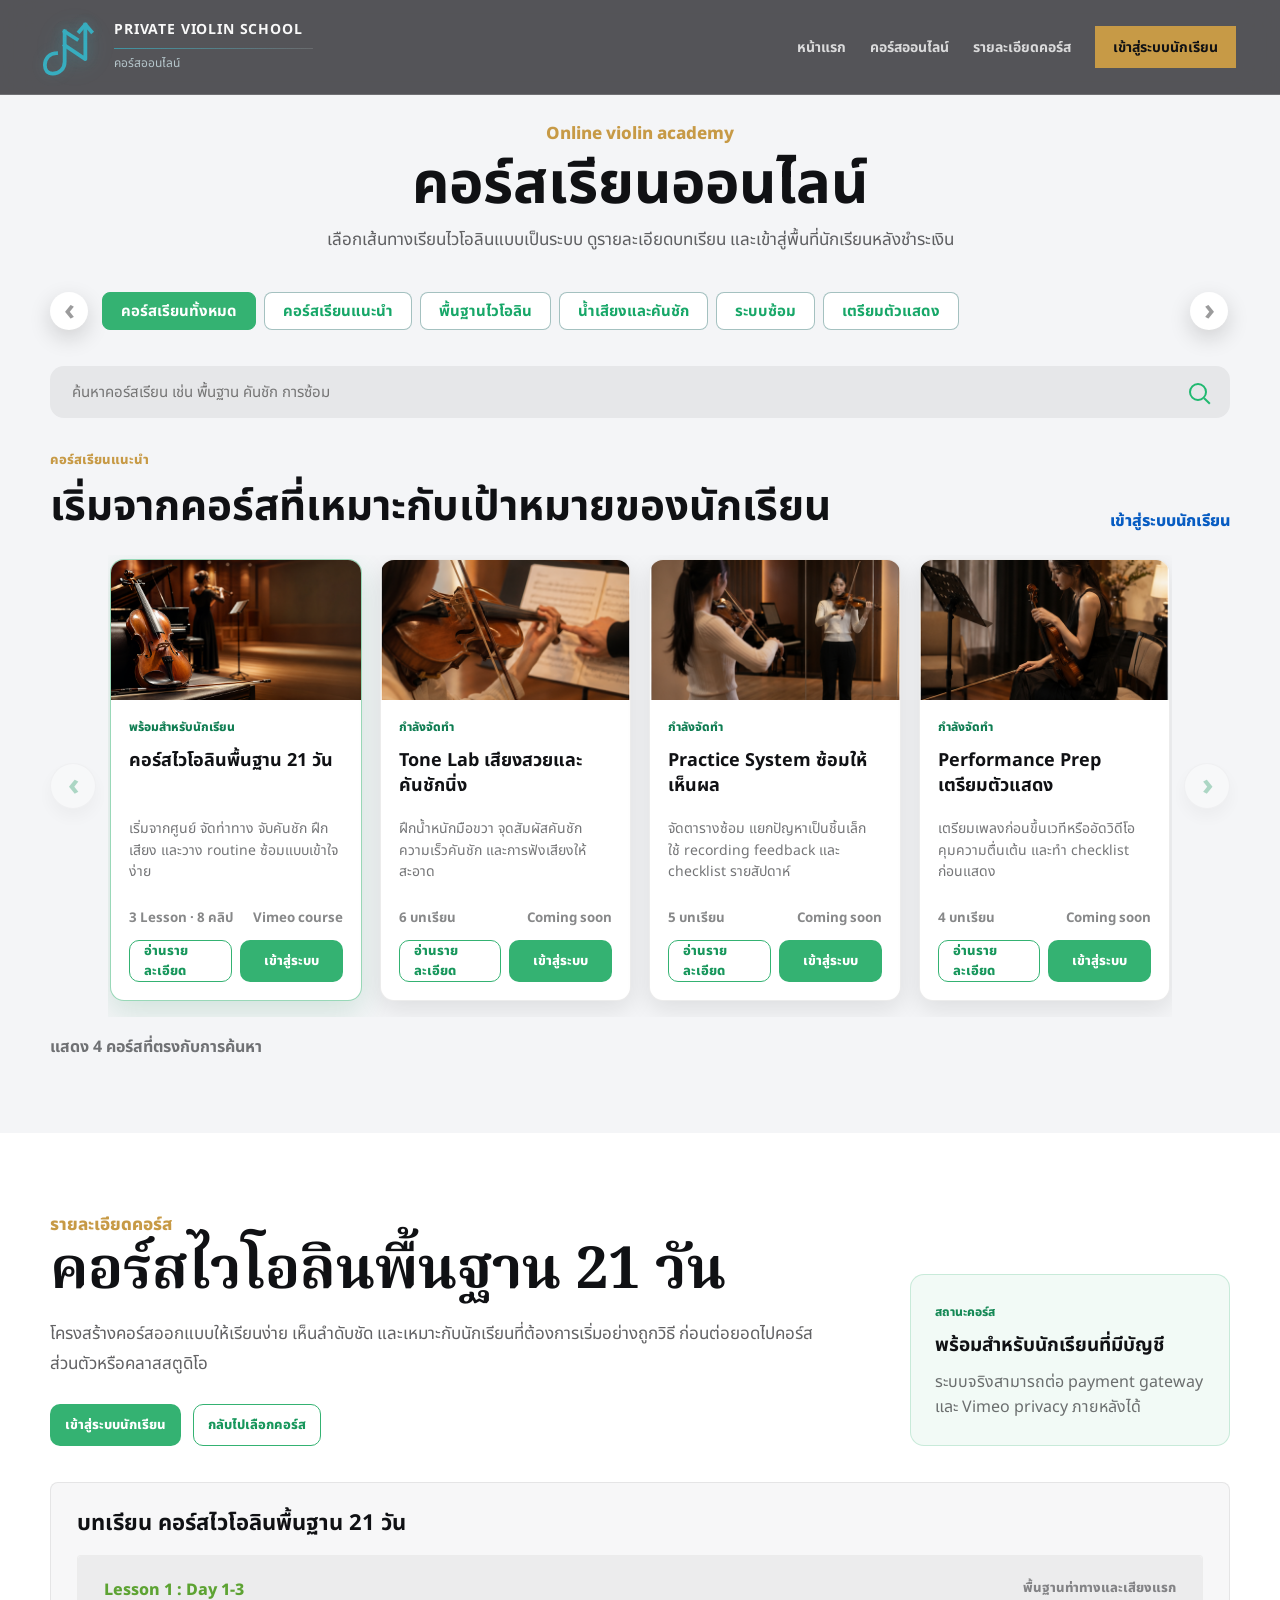
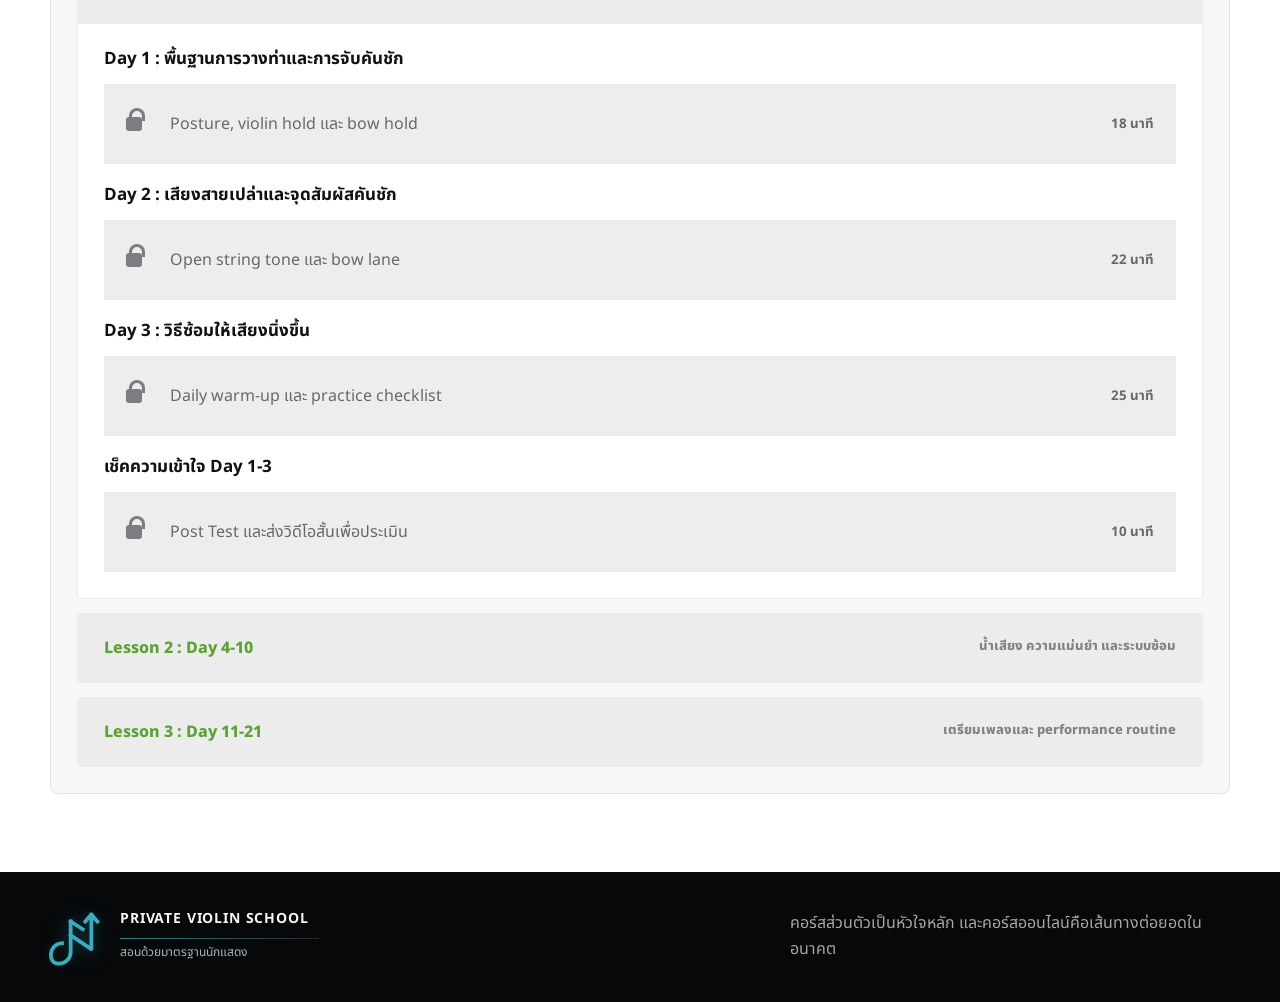
==== commit 5258d4f1: "add logo" ====
--- a/online-course.html
+++ b/online-course.html
@@ -14,13 +14,20 @@
       href="https://fonts.googleapis.com/css2?family=Noto+Sans+Thai:wght@400;500;600;700;800&family=Noto+Serif+Thai:wght@600;700&display=swap"
       rel="stylesheet"
     >
-    <link rel="stylesheet" href="styles.css?v=student-flow-10">
+    <link rel="stylesheet" href="styles.css?v=logo-mark-5">
   </head>
   <body class="portal-page online-course-page">
     <header class="site-header">
       <a class="brand" href="index.html" aria-label="หน้าแรก Private Violin School">
-        <span class="brand-mark">V</span>
-        <span>
+        <span class="brand-mark" aria-hidden="true">
+          <svg viewBox="0 0 72 72" role="presentation">
+            <path d="M14 43C7 43 1 49 1 57C1 63 4 67 10 67C18 67 24 61 24 53V18"></path>
+            <path d="M24 18L38 27"></path>
+            <path d="M24 34L48 50V10"></path>
+            <path d="M41 18L48 10L55 18"></path>
+          </svg>
+        </span>
+        <span class="brand-copy">
           <span class="brand-name">Private Violin School</span>
           <span class="brand-subtitle">คอร์สออนไลน์</span>
         </span>
@@ -221,8 +228,15 @@
     <footer class="site-footer">
       <div class="footer-inner">
         <a class="brand footer-brand" href="index.html">
-          <span class="brand-mark">V</span>
-          <span>
+          <span class="brand-mark" aria-hidden="true">
+            <svg viewBox="0 0 72 72" role="presentation">
+              <path d="M14 43C7 43 1 49 1 57C1 63 4 67 10 67C18 67 24 61 24 53V18"></path>
+              <path d="M24 18L38 27"></path>
+              <path d="M24 34L48 50V10"></path>
+              <path d="M41 18L48 10L55 18"></path>
+            </svg>
+          </span>
+          <span class="brand-copy">
             <span class="brand-name">Private Violin School</span>
             <span class="brand-subtitle">สอนด้วยมาตรฐานนักแสดง</span>
           </span>
@@ -231,6 +245,6 @@
       </div>
     </footer>
 
-    <script src="script.js?v=student-flow-10"></script>
+    <script src="script.js?v=logo-mark-5"></script>
   </body>
 </html>
--- a/styles.css
+++ b/styles.css
@@ -70,21 +70,59 @@
 .brand {
   display: inline-flex;
   align-items: center;
-  gap: 12px;
+  gap: 8px;
   min-width: 0;
 }
 
 .brand-mark {
-  display: inline-grid;
-  place-items: center;
-  width: 42px;
-  height: 42px;
-  flex: 0 0 42px;
-  border: 1px solid rgba(199, 154, 70, 0.68);
-  color: var(--brass);
-  font-family: "Noto Serif Thai", Georgia, serif;
-  font-size: 24px;
-  font-weight: 700;
+  display: inline-flex;
+  align-items: center;
+  justify-content: center;
+  width: 62px;
+  height: 62px;
+  flex: 0 0 62px;
+  position: relative;
+}
+
+.brand-mark svg {
+  width: 62px;
+  height: 62px;
+  overflow: visible;
+}
+
+.brand-mark::before {
+  content: "";
+  position: absolute;
+  inset: 8px 10px;
+  border-radius: 50%;
+  background: radial-gradient(circle, rgba(46, 168, 183, 0.18), rgba(46, 168, 183, 0));
+  filter: blur(10px);
+  pointer-events: none;
+}
+
+.brand-mark path {
+  fill: none;
+  stroke: #38aec0;
+  stroke-width: 4.4;
+  stroke-linecap: square;
+  stroke-linejoin: round;
+  filter: drop-shadow(0 0 7px rgba(56, 174, 192, 0.16));
+}
+
+.brand-copy {
+  position: relative;
+  min-width: 0;
+  padding: 1px 10px 5px 0;
+}
+
+.brand-copy::after {
+  content: "";
+  position: absolute;
+  left: 0;
+  right: 0;
+  top: calc(50% + 1px);
+  height: 1px;
+  background: linear-gradient(90deg, rgba(56, 174, 192, 0.72), rgba(232, 241, 244, 0.14));
 }
 
 .brand-name,
@@ -94,13 +132,16 @@
 }
 
 .brand-name {
-  font-weight: 800;
-  font-size: 15px;
+  color: rgba(255, 255, 255, 0.96);
+  font-size: 14px;
+  font-weight: 700;
+  letter-spacing: 0.06em;
+  text-transform: uppercase;
 }
 
 .brand-subtitle {
-  margin-top: 2px;
-  color: rgba(255, 255, 255, 0.72);
+  margin-top: 14px;
+  color: rgba(205, 225, 231, 0.8);
   font-size: 12px;
 }
 
@@ -519,14 +560,81 @@
 }
 
 .video-frame {
+  position: relative;
   aspect-ratio: 16 / 10;
   background: #0f1014;
 }
 
-.video-frame video {
+.video-frame video,
+.video-frame iframe {
+  width: 100%;
+  height: 100%;
+  border: 0;
+  object-fit: cover;
+}
+
+.youtube-video-link {
+  position: relative;
+  display: block;
+  width: 100%;
+  height: 100%;
+  overflow: hidden;
+  color: var(--white);
+}
+
+.youtube-video-link::after {
+  content: "";
+  position: absolute;
+  inset: 0;
+  background:
+    linear-gradient(180deg, rgba(16, 17, 20, 0.02), rgba(16, 17, 20, 0.42)),
+    radial-gradient(circle at center, rgba(16, 17, 20, 0.04), rgba(16, 17, 20, 0.42));
+}
+
+.youtube-video-link img {
   width: 100%;
   height: 100%;
   object-fit: cover;
+  filter: saturate(0.96) contrast(1.04);
+}
+
+.youtube-play-button {
+  position: absolute;
+  z-index: 1;
+  left: 50%;
+  top: 50%;
+  display: inline-flex;
+  min-height: 46px;
+  align-items: center;
+  transform: translate(-50%, -50%);
+  padding: 0 18px;
+  border: 1px solid rgba(255, 255, 255, 0.5);
+  border-radius: 999px;
+  background: rgba(16, 17, 20, 0.74);
+  color: var(--white);
+  font-size: 13px;
+  font-weight: 900;
+  backdrop-filter: blur(12px);
+}
+
+.youtube-play-button::before {
+  content: "";
+  width: 0;
+  height: 0;
+  margin-right: 9px;
+  border-top: 7px solid transparent;
+  border-bottom: 7px solid transparent;
+  border-left: 11px solid var(--brass);
+}
+
+.youtube-video-link:hover img,
+.youtube-video-link:focus-visible img {
+  transform: scale(1.04);
+}
+
+.youtube-video-link:focus-visible {
+  outline: 3px solid rgba(199, 154, 70, 0.7);
+  outline-offset: -3px;
 }
 
 .video-card-copy {
@@ -545,6 +653,18 @@
   margin: 14px 0 0;
   color: rgba(255, 255, 255, 0.68);
   line-height: 1.65;
+}
+
+.youtube-fallback-link {
+  display: inline-flex;
+  width: fit-content;
+  min-height: 36px;
+  align-items: center;
+  margin-top: 16px;
+  color: var(--brass);
+  font-size: 13px;
+  font-weight: 900;
+  border-bottom: 1px solid currentColor;
 }
 
 .lesson-gallery-block {
@@ -570,19 +690,79 @@
   line-height: 1.16;
 }
 
-.lesson-gallery {
-  display: grid;
-  grid-template-columns: repeat(3, minmax(0, 1fr));
+.lesson-gallery-marquee {
+  position: relative;
+  display: grid;
   gap: 18px;
-}
-
-.lesson-gallery img {
+  overflow: hidden;
+}
+
+.lesson-gallery-marquee::before,
+.lesson-gallery-marquee::after {
+  content: "";
+  position: absolute;
+  top: 0;
+  bottom: 0;
+  width: min(72px, 10vw);
+  z-index: 2;
+  pointer-events: none;
+}
+
+.lesson-gallery-marquee::before {
+  left: 0;
+  background: linear-gradient(90deg, rgba(16, 17, 20, 0.96), rgba(16, 17, 20, 0));
+}
+
+.lesson-gallery-marquee::after {
+  right: 0;
+  background: linear-gradient(270deg, rgba(16, 17, 20, 0.96), rgba(16, 17, 20, 0));
+}
+
+.lesson-gallery-row {
+  overflow: hidden;
+}
+
+.lesson-gallery-track {
+  display: flex;
+  gap: 18px;
+  width: max-content;
+  animation: lesson-gallery-scroll 34s linear infinite;
+  will-change: transform;
+}
+
+.lesson-gallery-row-reverse .lesson-gallery-track {
+  animation-direction: reverse;
+  animation-duration: 38s;
+}
+
+.lesson-gallery-card {
+  flex: 0 0 clamp(240px, 30vw, 360px);
+}
+
+.lesson-gallery-card img {
   width: 100%;
   aspect-ratio: 4 / 3;
   object-fit: cover;
   border-radius: var(--radius);
   border: 1px solid rgba(255, 255, 255, 0.12);
   filter: saturate(0.94) contrast(1.02);
+  display: block;
+}
+
+@keyframes lesson-gallery-scroll {
+  from {
+    transform: translateX(0);
+  }
+
+  to {
+    transform: translateX(calc(-50% - 9px));
+  }
+}
+
+@media (prefers-reduced-motion: reduce) {
+  .lesson-gallery-track {
+    animation: none;
+  }
 }
 
 .courses-section {
@@ -668,7 +848,7 @@
 
 .course-grid {
   display: grid;
-  grid-template-columns: repeat(2, minmax(0, 1fr));
+  grid-template-columns: repeat(3, minmax(0, 1fr));
   gap: 22px;
   margin-top: 22px;
 }
@@ -681,9 +861,61 @@
   border-radius: var(--radius);
 }
 
+.course-card-top {
+  display: flex;
+  align-items: center;
+  justify-content: space-between;
+  gap: 12px;
+  margin-bottom: 12px;
+}
+
+.course-card-top .course-label {
+  margin-bottom: 0;
+}
+
+.course-status-pill,
+.course-closed-note {
+  display: inline-flex;
+  width: fit-content;
+  align-items: center;
+  min-height: 30px;
+  padding: 0 10px;
+  border-radius: 999px;
+  font-size: 12px;
+  font-weight: 900;
+}
+
+.course-status-pill.is-full,
+.course-closed-note {
+  background: #f9e5e5;
+  color: #9f2d2d;
+}
+
+.course-closed-note {
+  margin-top: 18px;
+}
+
+.course-studio-full {
+  background:
+    linear-gradient(145deg, rgba(200, 74, 74, 0.08), transparent 50%),
+    #fbf7f7;
+  border-color: rgba(200, 74, 74, 0.2);
+}
+
 .course-muted {
   background: #eef4f2;
   border-color: rgba(17, 94, 89, 0.18);
+}
+
+.course-live-online {
+  background:
+    linear-gradient(145deg, rgba(17, 94, 89, 0.1), transparent 52%),
+    var(--white);
+  border-color: rgba(17, 94, 89, 0.18);
+}
+
+.course-live-online .course-label {
+  color: var(--teal);
 }
 
 .process-section {
@@ -998,6 +1230,142 @@
   margin-top: 16px;
 }
 
+.schedule-connection-status {
+  margin: 18px 0 0;
+  padding: 12px 14px;
+  border: 1px solid rgba(16, 17, 20, 0.08);
+  border-radius: 12px;
+  background: rgba(255, 255, 255, 0.66);
+  color: rgba(16, 17, 20, 0.62);
+  font-size: 13px;
+  font-weight: 900;
+  line-height: 1.5;
+}
+
+.schedule-connection-status.is-connected {
+  border-color: rgba(52, 178, 114, 0.26);
+  background: #e8f6ee;
+  color: #12633f;
+}
+
+.schedule-connection-status.is-warning {
+  border-color: rgba(199, 154, 70, 0.28);
+  background: #fff7df;
+  color: #7b5a12;
+}
+
+.schedule-connection-status.is-error {
+  border-color: rgba(200, 74, 74, 0.28);
+  background: #f9e5e5;
+  color: #9f2d2d;
+}
+
+.teacher-admin-link {
+  display: inline-flex;
+  align-items: center;
+  min-height: 42px;
+  margin-top: 14px;
+  padding: 0 14px;
+  border: 1px solid rgba(199, 154, 70, 0.38);
+  border-radius: 10px;
+  color: var(--wine);
+  background: rgba(255, 255, 255, 0.68);
+  font-size: 13px;
+  font-weight: 900;
+}
+
+.teacher-admin-link:hover,
+.teacher-admin-link:focus-visible {
+  border-color: rgba(199, 154, 70, 0.72);
+  background: var(--white);
+  outline: none;
+}
+
+.teacher-auth-card,
+.teacher-session-bar {
+  grid-column: 1 / -1;
+}
+
+.teacher-auth-card {
+  display: grid;
+  grid-template-columns: minmax(180px, 1fr) minmax(160px, 0.8fr) minmax(160px, 0.8fr);
+  gap: 12px;
+  align-items: end;
+  padding: 16px;
+  border: 1px solid rgba(16, 17, 20, 0.08);
+  border-radius: 14px;
+  background: rgba(247, 243, 236, 0.8);
+}
+
+.teacher-auth-card strong {
+  display: block;
+  color: var(--ink);
+  font-size: 17px;
+}
+
+.teacher-auth-card p:not(.section-kicker) {
+  margin: 5px 0 0;
+  color: rgba(16, 17, 20, 0.58);
+  font-size: 13px;
+  font-weight: 800;
+  line-height: 1.55;
+}
+
+.teacher-auth-card label {
+  display: grid;
+  gap: 7px;
+  color: rgba(16, 17, 20, 0.66);
+  font-size: 13px;
+  font-weight: 900;
+}
+
+.teacher-auth-card input {
+  width: 100%;
+  min-height: 44px;
+  border: 1px solid rgba(16, 17, 20, 0.12);
+  border-radius: 10px;
+  padding: 0 12px;
+  background: var(--white);
+  color: var(--ink);
+  font: inherit;
+}
+
+.teacher-auth-card .button {
+  min-height: 44px;
+}
+
+.teacher-auth-status {
+  grid-column: 1 / -1;
+  min-height: 20px;
+  margin: 0;
+  color: var(--wine);
+  font-size: 13px;
+  font-weight: 800;
+}
+
+.teacher-session-bar {
+  display: flex;
+  align-items: center;
+  justify-content: space-between;
+  gap: 12px;
+  padding: 12px 14px;
+  border: 1px solid rgba(52, 178, 114, 0.24);
+  border-radius: 12px;
+  background: #e8f6ee;
+  color: #12633f;
+  font-size: 13px;
+  font-weight: 900;
+}
+
+.teacher-session-bar[hidden] {
+  display: none;
+}
+
+.teacher-session-bar .button {
+  min-height: 38px;
+  color: #12633f;
+}
+
 .schedule-manager-date,
 .custom-slot-field {
   display: grid;
@@ -1045,6 +1413,12 @@
   border-color: rgba(200, 74, 74, 0.28);
   color: #9f2d2d;
   background: #f9e5e5;
+}
+
+.schedule-manager button:disabled,
+.schedule-manager input:disabled {
+  cursor: not-allowed;
+  opacity: 0.55;
 }
 
 .hourly-slot-picker {
@@ -1074,7 +1448,8 @@
 
 .custom-slot-field,
 .schedule-manager-actions,
-.schedule-manager-status {
+.schedule-manager-status,
+.bulk-schedule-card {
   grid-column: 1 / -1;
 }
 
@@ -1094,6 +1469,273 @@
   color: var(--wine);
   font-size: 13px;
   font-weight: 800;
+}
+
+.bulk-schedule-card {
+  display: grid;
+  gap: 14px;
+  margin-top: 6px;
+  padding: 18px;
+  border: 1px solid rgba(16, 17, 20, 0.08);
+  border-radius: 14px;
+  background: rgba(247, 243, 236, 0.78);
+}
+
+.bulk-schedule-card h3 {
+  margin: 0;
+  color: var(--ink);
+  font-size: 20px;
+  line-height: 1.25;
+}
+
+.bulk-schedule-card p:not(.section-kicker),
+.bulk-schedule-status {
+  margin: 6px 0 0;
+  color: rgba(16, 17, 20, 0.62);
+  font-size: 13px;
+  font-weight: 800;
+  line-height: 1.6;
+}
+
+.bulk-date-grid {
+  display: grid;
+  grid-template-columns: 1fr 1fr;
+  gap: 10px;
+}
+
+.bulk-date-grid label {
+  display: grid;
+  gap: 7px;
+  color: rgba(16, 17, 20, 0.66);
+  font-size: 13px;
+  font-weight: 900;
+}
+
+.bulk-date-grid input {
+  min-height: 44px;
+  border: 1px solid rgba(16, 17, 20, 0.12);
+  border-radius: 10px;
+  padding: 0 12px;
+  background: var(--white);
+  color: var(--ink);
+  font: inherit;
+}
+
+.bulk-weekday-picker {
+  display: grid;
+  grid-template-columns: repeat(7, minmax(0, 1fr));
+  gap: 8px;
+}
+
+.bulk-weekday-picker label {
+  display: grid;
+  gap: 8px;
+  place-items: center;
+  min-height: 58px;
+  padding: 8px 6px;
+  border: 1px solid rgba(16, 17, 20, 0.08);
+  border-radius: 10px;
+  background: var(--white);
+  color: rgba(16, 17, 20, 0.68);
+  font-size: 12px;
+  font-weight: 900;
+  cursor: pointer;
+}
+
+.bulk-weekday-picker input {
+  margin: 0;
+  accent-color: var(--teal);
+}
+
+.bulk-weekday-picker label:has(input:checked) {
+  border-color: rgba(52, 178, 114, 0.36);
+  background: #e8f6ee;
+  color: #12633f;
+}
+
+.bulk-schedule-actions {
+  display: flex;
+  align-items: center;
+  flex-wrap: wrap;
+  gap: 12px;
+}
+
+.bulk-schedule-status {
+  min-height: 22px;
+  margin: 0;
+  color: var(--wine);
+}
+
+.teacher-admin-page {
+  background:
+    linear-gradient(135deg, rgba(90, 32, 48, 0.12), transparent 34%),
+    linear-gradient(315deg, rgba(17, 94, 89, 0.1), transparent 36%),
+    #f7f3ec;
+}
+
+.teacher-admin-main {
+  min-height: 100vh;
+  padding-top: 78px;
+}
+
+.teacher-login-shell {
+  display: grid;
+  align-items: center;
+  min-height: calc(100vh - 78px);
+  padding: 76px 0;
+}
+
+.teacher-login-layout {
+  display: grid;
+  grid-template-columns: minmax(0, 1.05fr) minmax(320px, 0.95fr);
+  gap: 28px;
+  align-items: center;
+}
+
+.teacher-login-copy h1,
+.teacher-admin-hero h1,
+.teacher-admin-edit-card h2 {
+  margin: 0;
+  font-family: "Noto Serif Thai", Georgia, serif;
+  color: var(--ink);
+  letter-spacing: 0;
+}
+
+.teacher-login-copy h1,
+.teacher-admin-hero h1 {
+  max-width: 720px;
+  font-size: 60px;
+  line-height: 1.04;
+}
+
+.teacher-login-copy > p,
+.teacher-admin-hero p,
+.teacher-admin-edit-card > div > p {
+  margin: 18px 0 0;
+  max-width: 640px;
+  color: rgba(16, 17, 20, 0.68);
+  line-height: 1.75;
+}
+
+.teacher-admin-notes {
+  display: grid;
+  grid-template-columns: repeat(3, minmax(0, 1fr));
+  gap: 10px;
+  margin-top: 30px;
+}
+
+.teacher-admin-notes article {
+  min-height: 138px;
+  padding: 18px;
+  border: 1px solid rgba(16, 17, 20, 0.08);
+  border-radius: var(--radius);
+  background: rgba(255, 255, 255, 0.72);
+}
+
+.teacher-admin-notes span {
+  color: var(--brass);
+  font-size: 13px;
+  font-weight: 900;
+}
+
+.teacher-admin-notes strong {
+  display: block;
+  margin-top: 10px;
+  color: var(--ink);
+  font-size: 17px;
+}
+
+.teacher-admin-notes p {
+  margin: 7px 0 0;
+  color: rgba(16, 17, 20, 0.58);
+  font-size: 13px;
+  font-weight: 700;
+  line-height: 1.55;
+}
+
+.teacher-login-card,
+.teacher-admin-edit-card {
+  border: 1px solid rgba(16, 17, 20, 0.08);
+  border-radius: var(--radius);
+  background: rgba(255, 255, 255, 0.88);
+  box-shadow: 0 18px 44px rgba(16, 17, 20, 0.08);
+}
+
+.teacher-login-card {
+  padding: 22px;
+}
+
+.teacher-auth-card-standalone {
+  grid-template-columns: 1fr;
+  background: transparent;
+  border: 0;
+  padding: 0;
+}
+
+.teacher-auth-card-standalone > div,
+.teacher-auth-card-standalone .teacher-auth-status {
+  grid-column: auto;
+}
+
+.teacher-session-bar-standalone {
+  align-items: flex-start;
+  flex-direction: column;
+}
+
+.teacher-admin-hero {
+  padding: 82px 0 34px;
+}
+
+.teacher-admin-hero-inner {
+  display: flex;
+  align-items: flex-end;
+  justify-content: space-between;
+  gap: 24px;
+}
+
+.teacher-admin-hero .teacher-session-bar {
+  width: min(360px, 100%);
+}
+
+.teacher-schedule-workspace {
+  padding-top: 24px;
+}
+
+.teacher-schedule-workspace .section-inner {
+  display: grid;
+  gap: 18px;
+}
+
+.teacher-inline-login {
+  background: rgba(255, 255, 255, 0.82);
+}
+
+.teacher-admin-grid {
+  display: grid;
+  grid-template-columns: minmax(280px, 0.72fr) minmax(0, 1.28fr);
+  gap: 22px;
+  align-items: stretch;
+}
+
+.teacher-selected-day-card {
+  min-height: 100%;
+}
+
+.teacher-admin-edit-card {
+  display: grid;
+  grid-template-columns: minmax(260px, 0.54fr) minmax(0, 1fr);
+  gap: 20px;
+  margin-top: 4px;
+  padding: 24px;
+}
+
+.teacher-admin-edit-card h2 {
+  font-size: 34px;
+  line-height: 1.16;
+}
+
+.teacher-admin-edit-card.schedule-manager {
+  border-top: 1px solid rgba(16, 17, 20, 0.08);
 }
 
 .contact-section {
@@ -1284,6 +1926,28 @@
   font-weight: 800;
 }
 
+.schedule-required-note {
+  display: grid;
+  gap: 7px;
+  margin-top: 24px;
+  padding: 16px;
+  border: 1px solid rgba(199, 154, 70, 0.34);
+  border-radius: var(--radius);
+  background: rgba(199, 154, 70, 0.1);
+}
+
+.schedule-required-note strong,
+.schedule-required-note a {
+  color: var(--brass);
+  font-weight: 900;
+}
+
+.schedule-required-note span {
+  color: rgba(255, 255, 255, 0.74);
+  font-size: 14px;
+  line-height: 1.55;
+}
+
 .apply-form {
   display: grid;
   grid-template-columns: repeat(2, minmax(0, 1fr));
@@ -1335,8 +1999,17 @@
 
 .full-field,
 .form-submit,
-.form-status {
+.form-status,
+.schedule-change-link {
   grid-column: 1 / -1;
+}
+
+.schedule-change-link {
+  width: fit-content;
+  color: var(--brass);
+  font-size: 13px;
+  font-weight: 900;
+  border-bottom: 1px solid currentColor;
 }
 
 .form-status {
@@ -2751,8 +3424,8 @@
     display: block;
   }
 
-  .lesson-gallery {
-    grid-template-columns: repeat(2, minmax(0, 1fr));
+  .lesson-gallery-card {
+    flex-basis: clamp(220px, 46vw, 310px);
   }
 
   .course-private-panel {
@@ -2794,6 +3467,30 @@
     grid-template-columns: 1fr;
   }
 
+  .teacher-auth-card {
+    grid-template-columns: 1fr 1fr;
+  }
+
+  .teacher-auth-card-standalone {
+    grid-template-columns: 1fr;
+  }
+
+  .teacher-auth-card > div,
+  .teacher-auth-status {
+    grid-column: 1 / -1;
+  }
+
+  .teacher-login-layout,
+  .teacher-admin-grid,
+  .teacher-admin-edit-card {
+    grid-template-columns: 1fr;
+  }
+
+  .teacher-admin-hero-inner {
+    align-items: flex-start;
+    flex-direction: column;
+  }
+
   .contact-panel {
     grid-template-columns: 1fr;
   }
@@ -2832,9 +3529,31 @@
   }
 
   .brand-name {
-    max-width: 185px;
+    max-width: 172px;
     overflow: hidden;
     text-overflow: ellipsis;
+    font-size: 11px;
+  }
+
+  .brand-mark {
+    width: 48px;
+    height: 48px;
+    flex-basis: 48px;
+  }
+
+  .brand-mark svg {
+    width: 48px;
+    height: 48px;
+  }
+
+  .brand-mark::before {
+    inset: 7px;
+  }
+
+  .brand-copy::after {
+    right: 0;
+    top: 100%;
+    opacity: 0.4;
   }
 
   .hero {
@@ -2855,13 +3574,17 @@
   }
 
   .hero h1,
-  .portal-hero h1 {
+  .portal-hero h1,
+  .teacher-login-copy h1,
+  .teacher-admin-hero h1 {
     font-size: 44px;
     line-height: 1.02;
   }
 
   .hero-copy,
-  .portal-hero-content p {
+  .portal-hero-content p,
+  .teacher-login-copy > p,
+  .teacher-admin-hero p {
     font-size: 16px;
     line-height: 1.65;
   }
@@ -2988,6 +3711,48 @@
     grid-template-columns: 1fr;
   }
 
+  .teacher-admin-main {
+    padding-top: 70px;
+  }
+
+  .teacher-login-shell {
+    min-height: auto;
+    padding: 50px 0 72px;
+  }
+
+  .teacher-admin-notes {
+    grid-template-columns: 1fr;
+  }
+
+  .teacher-admin-hero {
+    padding: 50px 0 18px;
+  }
+
+  .teacher-admin-edit-card {
+    padding: 18px;
+  }
+
+  .bulk-date-grid,
+  .bulk-weekday-picker {
+    grid-template-columns: 1fr;
+  }
+
+  .bulk-weekday-picker label {
+    display: flex;
+    justify-content: flex-start;
+    min-height: 44px;
+    padding: 0 12px;
+  }
+
+  .teacher-auth-card {
+    grid-template-columns: 1fr;
+  }
+
+  .teacher-session-bar {
+    align-items: flex-start;
+    flex-direction: column;
+  }
+
   .hourly-slot-picker {
     grid-template-columns: repeat(2, minmax(0, 1fr));
   }
@@ -3059,8 +3824,13 @@
     grid-template-columns: 44px minmax(0, 1fr);
   }
 
-  .lesson-gallery {
-    grid-template-columns: 1fr;
+  .lesson-gallery-marquee::before,
+  .lesson-gallery-marquee::after {
+    width: 32px;
+  }
+
+  .lesson-gallery-card {
+    flex-basis: 248px;
   }
 
   .button {
